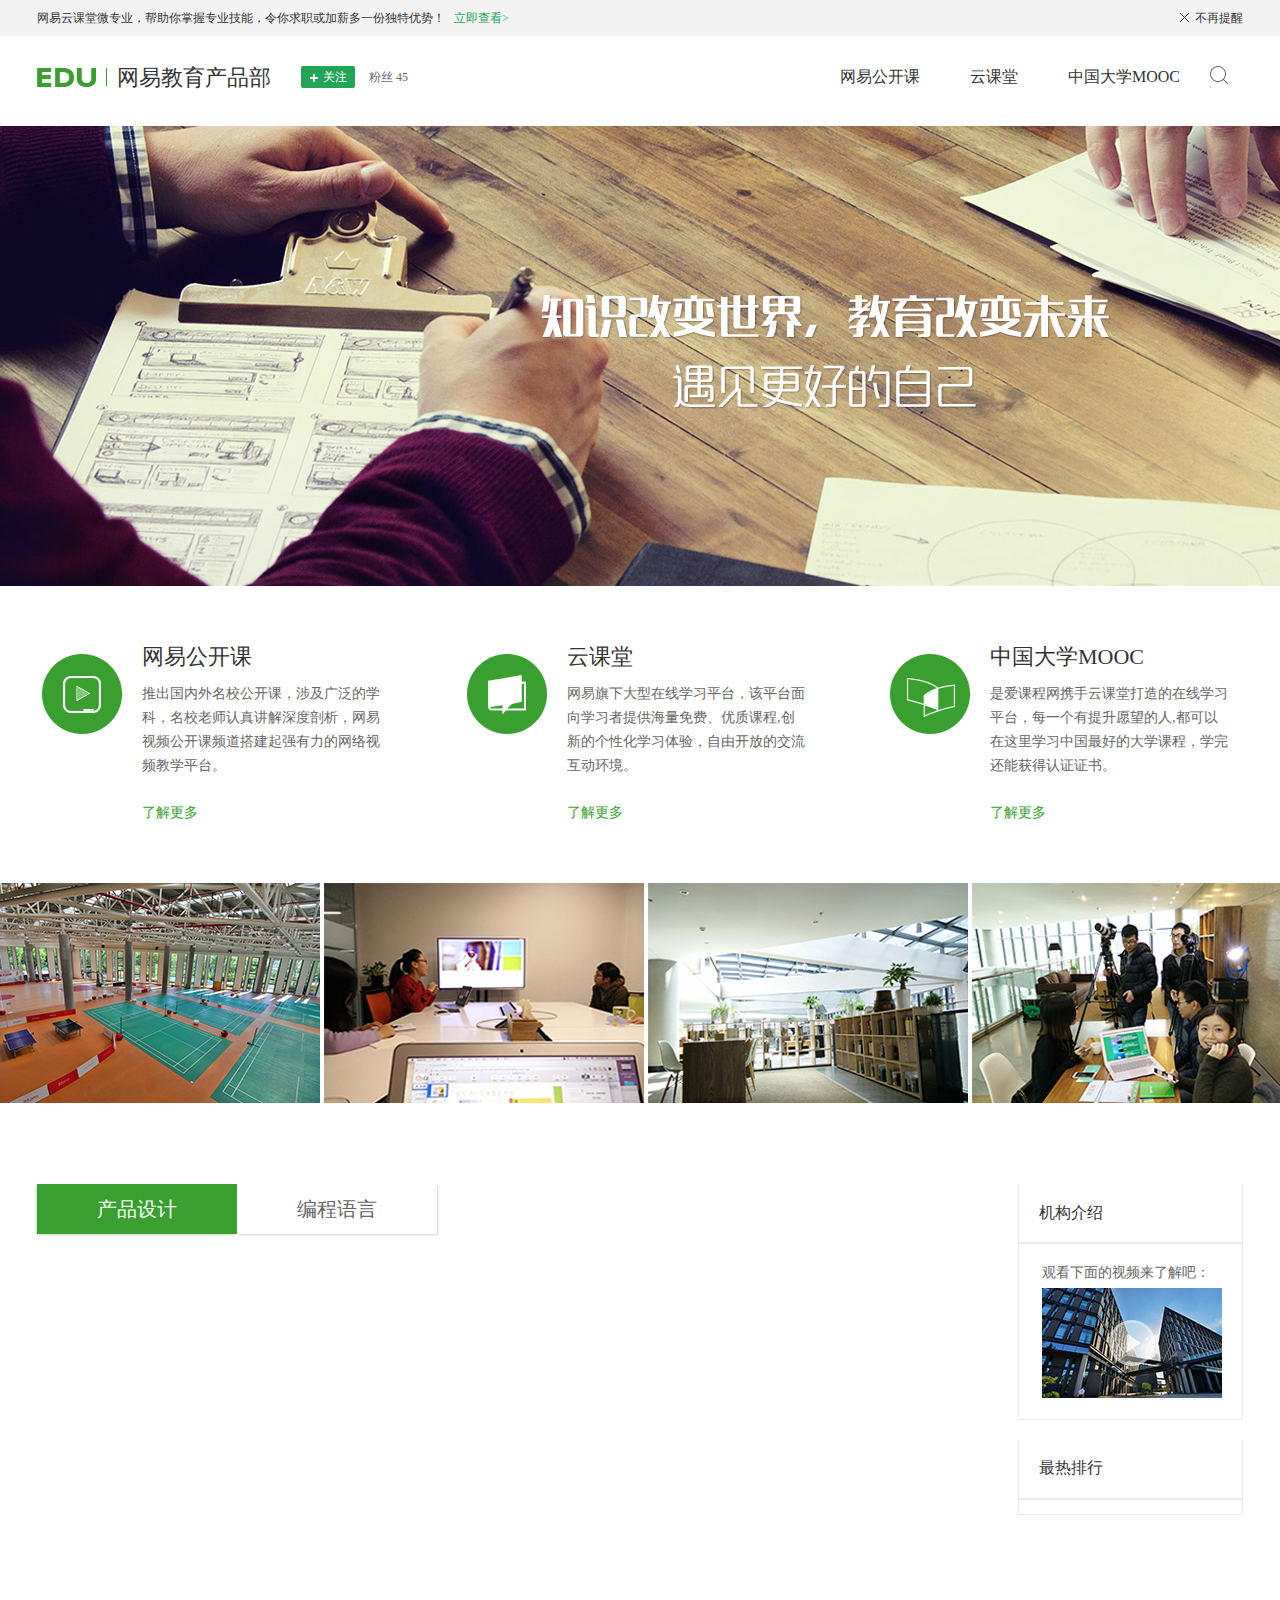
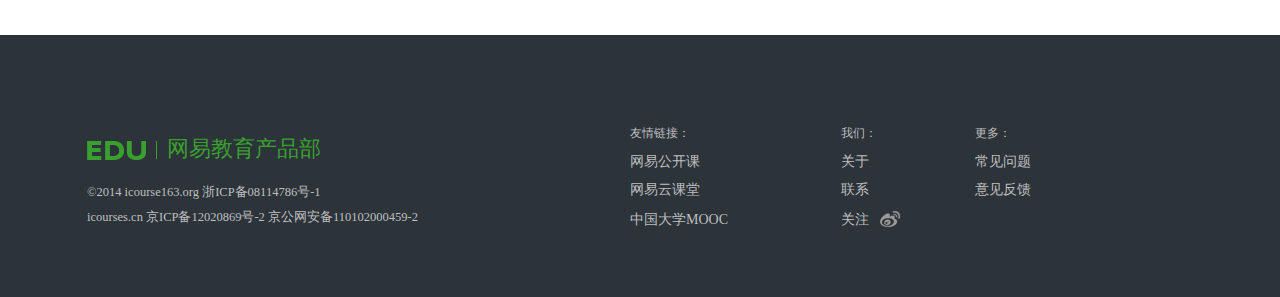
==== index.html @ 7ec3acdb "9.14v1.1" ====
<!DOCTYPE html>
<html>
<head>
  <meta charset="utf-8">
  <title>网易教育产品部</title>
  <meta name="Keywords" content="网易教育产品部、网易、网易公开课、网易云课堂、中国大学MOOC、优质课程、智能问答、趣味实践、随心笔记、教育、计算机开发、交互视觉设计、视频教程、交流互动、免费、名师、实用、培训">
  <meta name="description" content="网易教育产品部结合网易公开课、网易云课堂以及中国大学MOOC向广大互联网学习爱好者提供一个优秀的学习平台">
  <link rel="stylesheet" type="text/css" href="./stylesheets/reset.css">
  <link rel="stylesheet" type="text/css" href="./stylesheets/edu.css">
</head>
<body>
<!-- 顶部通知条 -->
<div id="g-note">
  <div class="m-note">
    <div class="m-note-content">
      <p>网易云课堂微专业，帮助你掌握专业技能，令你求职或加薪多一份独特优势！<a href="http://study.163.com/" target="_blank" rel="nofollow" title="网易云课堂">立即查看></a></p>
    </div>
    <div class="m-note-close" id="m-note-close">
      <span class="closelog"></span><span>不再提醒</span>
    </div>
  </div>  
</div>
<!-- /顶部通知条 -->
<!-- 头部信息 -->
<div id="g-head">
  <div class="m-header">
    <div>
      <h1><span></span>网易教育产品部</h1><em class="m-head-login"><span></span>关注</em><span class="m-head-fan">粉丝 45</span>
    </div>
    <!-- 头部导航 -->
    <div class="m-head-nav">
      <ul>
        <li class="m-head-nav1">
          <a href="http://open.163.com/" target="_blank" rel="nofollow" title="网易公开课">网易公开课</a>
        </li>
        <li class="m-head-nav2">
          <a href="http://study.163.com/" target="_blank" rel="nofollow" title="网易云课堂">云课堂</a>  
        </li>
        <li class="m-head-nav3">
          <a href="http://www.icourse163.org/" target="_blank" rel="nofollow" title="中国大学MOOC">中国大学MOOC</a>
        </li>
        <li class="search"></li>
      </ul> 
    </div>
    <!-- /头部导航 -->
  </div>
</div>
<!-- /头部信息 -->
<!-- banner区 -->
<div id="g-banner">
  <span></span><span></span><span></span>
</div>
<!-- /banner区 -->
<!-- 简介及生活展示区 -->
<div id="g-info">
  <ul>
    <li class="m-info-l1">
      <span class="m-info log1"></span>
      <div class="m-info-content">
        <h1>网易公开课</h1>
        <p>推出国内外名校公开课，涉及广泛的学科，名校老师认真讲解深度剖析，网易视频公开课频道搭建起强有力的网络视频教学平台。</p><a href="http://open.163.com/" target="_blank" rel="nofollow" title="网易公开课">了解更多</a>
      </div>
    </li>
    <li class="m-info-l2">
      <span class="m-info log2"></span>
      <div class="m-info-content">
        <h1>云课堂</h1>
        <p>网易旗下大型在线学习平台，该平台面向学习者提供海量免费、优质课程,创新的个性化学习体验，自由开放的交流互动环境。</p><a href="http://study.163.com/" target="_blank" rel="nofollow" title="云课堂">了解更多</a>
      </div>
    </li>
    <li class="m-info-l3">
      <span class="m-info log3"></span>
      <div class="m-info-content">
        <h1>中国大学MOOC</h1>
        <p>是爱课程网携手云课堂打造的在线学习平台，每一个有提升愿望的人,都可以在这里学习中国最好的大学课程，学完还能获得认证证书。</p><a href="http://www.icourse163.org/" target="_blank" rel="nofollow" title="中国大学MOOC">了解更多</a>
      </div>
    </li>
  </ul> 
</div>
<div id="g-life">
  <ul>
    <li><img src="./images/gzhj01.jpg" alt="gzhj01"></li>
    <li><img src="./images/gzhj02.jpg" alt="gzhj02"></li>
    <li><img src="./images/gzhj03.jpg" alt="gzhj03"></li>
    <li><img src="./images/gzhj04.jpg" alt="gzhj04"></li>
    <li class="m-life-l5"><img src="./images/gzhj05.jpg" alt="gzhj05"></li>
  </ul>
</div>
<!-- /简介及生活展示区 -->
<!-- 内容区 -->
<div id="g-content">
  <div class="m-content">
    <div class="m-content-header">
      <h1 class="m-content-des">产品设计</h1><h1 class="m-content-lan">编程语言</h1>
    </div>
    <!-- 详细课程内容 -->
    <div>
      <ul>
        <li>
          <img src="" alt="">
          <h2></h2>
          <strong></strong>
          <span></span>
          <em></em>
        </li>
      </ul>
    </div>
    <!-- /详细课程内容 -->
    <!-- 翻页器 -->
    <div>
      <span></span>
      <a href=""></a>
      <span></span>
    </div>
    <!-- /翻页器 -->
  </div>
  <div class="m-content-aside">
    <div>
      <h1>机构介绍</h1>
      <div class="m-content-video">
        <p>观看下面的视频来了解吧：</p>
        <img src="./images/video.jpg" alt="video">
      </div>
    </div>
    <div class="m-content-hot">
      <h1>最热排行</h1>
      <!-- 实时排行 -->
      <div>
        <ol>
          <li>
            <img src="" alt="">
            <h2></h2>
            <span></span>
          </li>
        </ol>
      </div>
      <!-- /实时排行 -->
    </div>
  </div>
</div>
<div class="clearfix"></div>
<!-- /内容区 -->
<!-- 底部信息 -->
<div id="g-foot">
  <div class="m-foot">
    <div>
      <h1><span></span>网易教育产品部</h1>
      <p>©2014 icourse163.org 浙ICP备08114786号-1<br>icourses.cn 京ICP备12020869号-2 京公网安备110102000459-2</p>
    </div>
    <!-- 此处table仅用作布局 -->
    <table>
      <thead>
        <tr><th><h3>友情链接：</h3></th><th><h3>我们：</h3></th>
        <th><h3>更多：</h3></th></tr>
      </thead>
      <tbody>
        <tr>
          <td><a href="http://open.163.com/" target="_blank" rel="nofollow" title="网易公开课">网易公开课</a></td>
          <td><a href="" title="关于我们">关于</a></td>
          <td><a href="" title="常见问题"><a>常见问题</a></td>
        </tr>
        <tr>
          <td><a href="http://study.163.com/" target="_blank" rel="nofollow" title="网易云课堂">网易云课堂</a></td>
          <td><a href="" title="联系我们">联系</a></td>
          <td><a href="" title="意见反馈">意见反馈</a></td>
        </tr>
        <tr>
          <td><a href="http://www.icourse163.org/" target="_blank" rel="nofollow" title="中国大学MOOC">中国大学MOOC</a></td>
          <td><a href="" title="关注我们">关注</a><span class="m-foot-log"></span></td>
        </tr>
      </tbody>
    </table>
  </div>
</div>
<!-- /底部信息 -->
<script type="text/javascript" src="./js/edu.js"></script>
</body>
</html>
---- stylesheets/edu.css ----
/* 主体居中设置 */
body{
	/*overflow-x: hidden;*/
}
#g-note,#g-head,#g-content,#g-foot{
	text-align: center;
}
#g-info ul{
	display: table;
	width: 1206px;
	margin: 0 auto;
}
/* /主体居中及各区域浮动设置 */
/* 顶部通知条 */
#g-note .m-note-content,#g-note .m-note-close{
	display: inline-block;
}
#g-note .m-note{
	width: 1206px;
	margin: 0 auto;
}
#g-note .m-note-content{
	float: left;
}
#g-note .m-note-close{
	float: right;
	cursor: pointer;
}
#g-note{
	height: 36px;
	font: 12px/36px "微软雅黑";
	vertical-align: center;
	color: #333;
	background-color: #f3f3f3;
}
.m-note-content a{
	margin-left: 9px;
	color: #21a557;
}
.m-note-close .closelog{
	display: inline-block;
	margin-right: 6px;
	width: 9px;
	height: 9px;
	background: url(../images/sprites.png) -60px -260px;
}
.closenote{
	display:none;
}
/* /顶部通知条 */
/* 头部信息 */
#g-head .m-header,#g-head .m-header div h1,#g-head .m-header div span,#g-head .m-header div em,#g-head .m-head-nav ul li{
	display: inline-block;
}
#g-head{
	height: 90px;
}
#g-head .m-header{
	width: 1206px;
	margin: 30px auto 38px;
}
#g-head .m-header div{
	float: left;
}
#g-head .m-header .m-head-nav{
	float: right;
}
#g-head .m-header div h1{
	font: 22px/22px "微软雅黑"; 
	color: #333;
}
#g-head .m-header div h1 span{
	width: 80px;
	height: 22px;
	vertical-align: text-bottom;
	background: url(../images/sprites.png) 0 -300px no-repeat;
}
#g-head .m-head-login{
	width: 54px;
	height: 22px;
	margin-left: 30px;
	font: 12px/22px "宋体";
	vertical-align: text-bottom;
	text-align: center;
	color: #fff;
	background-color: #21a557;
	border-radius: 2px;
}
#g-head .m-head-login:hover{
	background-color: #2fb556;
}
#g-head .m-head-login span{
	width: 8px;
	height: 8px;
	margin-right: 5px;
	vertical-align: middle;
	background: url(../images/sprites.png) -60px -240px no-repeat;
}
#g-head .m-head-fan{
	height: 22px;
	margin-left: 14px;
	font: 12px/22px "宋体";
	vertical-align: text-bottom;
	color: #666;
}
/* 头部导航 */
#g-head .m-head-nav ul{
	font-size: 0;
}
#g-head .m-head-nav ul>li{
	height: 22px;
	font: 16px/22px "微软雅黑";
	vertical-align: text-bottom;
}
#g-head .m-head-nav ul li a:hover{
	color: #39a030;
}
#g-head .search{
	width: 18px;
	height: 18px;
	margin-right: 15px;
	background: url(../images/sprites.png) 0px -240px no-repeat;
}
#g-head .search:hover{
	cursor:  pointer;
	background: url(../images/sprites.png) -20px -260px no-repeat;
}
#g-head .m-head-nav1,#g-head .m-head-nav2{
	margin-right: 50px;
}
#g-head .m-head-nav3{
	margin-right: 30px;
}
/* /头部导航 */
/* /头部信息 */
/* banner区 */
#g-banner{
	width: 1652px;
	height: 460px;
	line-height: 0;
	background: url(../images/banner1.jpg) 50% 50%;
}
/* /banner区 */
/* 简介 */
#g-info{
	line-height: 0;
}
#g-info ul{
	font-size: 0;
}
#g-info ul li{
	display: inline-block;
	position: relative;
	width: 341px;
	height: 177px;
	margin: 60px auto;
}
#g-info .m-info-l1{
	margin-left: 5px;
}
#g-info .m-info-l2{
	margin-left: 84px;
}
#g-info .m-info-l3{
	margin-left: 82px;
}
#g-info .m-info{
	display: inline-block;
	position: absolute;
	top: 8px;
	width: 80px;
	height: 80px;
}
#g-info .log1{
	background: url(../images/sprites.png) no-repeat;
}
#g-info .log2{
	background: url(../images/sprites.png) 0 -80px no-repeat;
}
#g-info .log3{
	background: url(../images/sprites.png) 0 -160px no-repeat;
}
#g-info .m-info-content{
	display: inline-block;
	position: absolute;
	left: 100px;
	width: 240px;
	height: 177px;
}
#g-info ul h1{
	display: inline-block;
	font: 22px/22px "微软雅黑";
	color: #333;
}
#g-info ul p{
	display: inline-block;
	padding: 14px 0 28px 0;
	font: 14px/24px "微软雅黑";
	color: #666;
}
#g-info ul a{
	display: inline-block;
	font: 14px/14px "微软雅黑";
	color: #39a030;
}
#g-info ul a:hover{
	text-decoration: underline;
}
/* /简介 */
/* 生活展示区 */
#g-life{
	font-size: 0;
	width: 1616px;
	overflow: hidden;
}
#g-life ul li{
	display: inline-block;
	margin-right: 4px;
}
#g-life .m-life-l5{
	margin-right: 0;
}
/* /生活展示区 */
/* 内容区 */
#g-content{
	display: table;
	width: 1206px;
	margin: 81px auto 120px;
}
/* 清除浮动 */
.clearfix{
	content: '.';
	display: block;
	clear: both;height: 0;
	overflow: hidden;
	visibility: hidden;
}
.clearfix{
	zoom: 1;
}
/* /清除浮动 */
#g-content>div{
	display: inline-block;
	float: left;
}
#g-content>.m-content-aside{
	display: inline-block;
	float: right;
}
#g-content .m-content-header h1{
	display: inline-block;
	width: 200px;
	height: 50px;
	font: 20px/50px "微软雅黑";
	text-align: center;
	vertical-align: middle;
}
#g-content .m-content-header .m-content-des{
	color: #fff;
	background-color: #39a030;
	box-shadow: -1px 1px 2px 0px #d4d3d3;
}
#g-content .m-content-header .m-content-lan{
	color: #666;
	background-color: #fff;
	box-shadow: 1px 1px 2px 0px #d4d3d3;
}
/* 右边栏 */
#g-content .m-content-aside h1{
	width: 223px;
	height: 58px;
	border-width:0 1px 1px 1px;
	border-style: solid;
	border-color: #ecebeb;
	font: 16px/58px "微软雅黑";
	text-align: left;
	vertical-align: middle;
	text-indent: 20px;
	color: #333;
}
#g-content .m-content-aside .m-content-video{
	position: relative;
	height: 175px;
	border:1px solid #ecebeb;
}
#g-content .m-content-aside .m-content-video p{
	position: absolute;
	top: 22px;
	left: 23px;
	height: 14px;
	font: 14px/14px "微软雅黑";
	text-align: left;
	vertical-align: middle;
	color: #666;
}
#g-content .m-content-aside .m-content-video img{
	position: absolute;
	top: 44px;
	left: 23px;
}
#g-content .m-content-aside .m-content-hot h1{
	margin-top: 20px;
	font: 16px/55px "微软雅黑";
	color: #333;
}
#g-content .m-content-aside .m-content-hot div{
	border:1px solid #ecebeb;
}
/* /右边栏 */
/* /内容区 */
/* 底部信息 */
#g-foot{
	height: 262px;
	background-color: #2c3339;
}
#g-foot .m-foot{
	display: inline-block;
	position: relative;
	width: 1206px;
	color: #fff;
}
#g-foot div h1, #g-foot div h1 span{
	display: inline-block;
}
#g-foot div h1{
	position: absolute;
	top: 92px;
	left: 50px;
}
#g-foot div p{
	position: absolute;
	top: 134px;
	left: 50px;
	font: 12.5px/25px "微软雅黑";
	text-align: left;
	color: #bebfc0;
}
#g-foot div h1 span{
	width: 80px;
	height: 22px;
	vertical-align: text-bottom;
	background: url(../images/sprites.png) 0 -320px no-repeat;
}
#g-foot div h1{
	font: 22px/22px "微软雅黑"; 
	color: #39a030;
}
#g-foot table{
	position: absolute;
	top: 81px;
	left: 593px;
	text-align: left;
}
#g-foot table tr{
	vertical-align: super;
}
#g-foot table thead{
	font: 12px/12px "微软雅黑"; 
	color: #bebfc0;
}

#g-foot table tbody tr a{
	font: 14px/14px "微软雅黑"; 
	color: #bebfc0;
}
#g-foot table tbody tr a:hover{
	text-decoration: underline;
}
#g-foot table thead tr th{
	width: 211px;
}
#g-foot table thead tr th+th{
	width: 134px;
}
#g-foot table tr{
	height: 28px;
}
.m-foot-log{
	display: inline-block;
	width: 20px;
	height: 16px;
	margin-left: 11px;
	vertical-align: text-bottom;
	background: url(../images/sprites.png) 0 -280px;
}
/* /底部信息 */
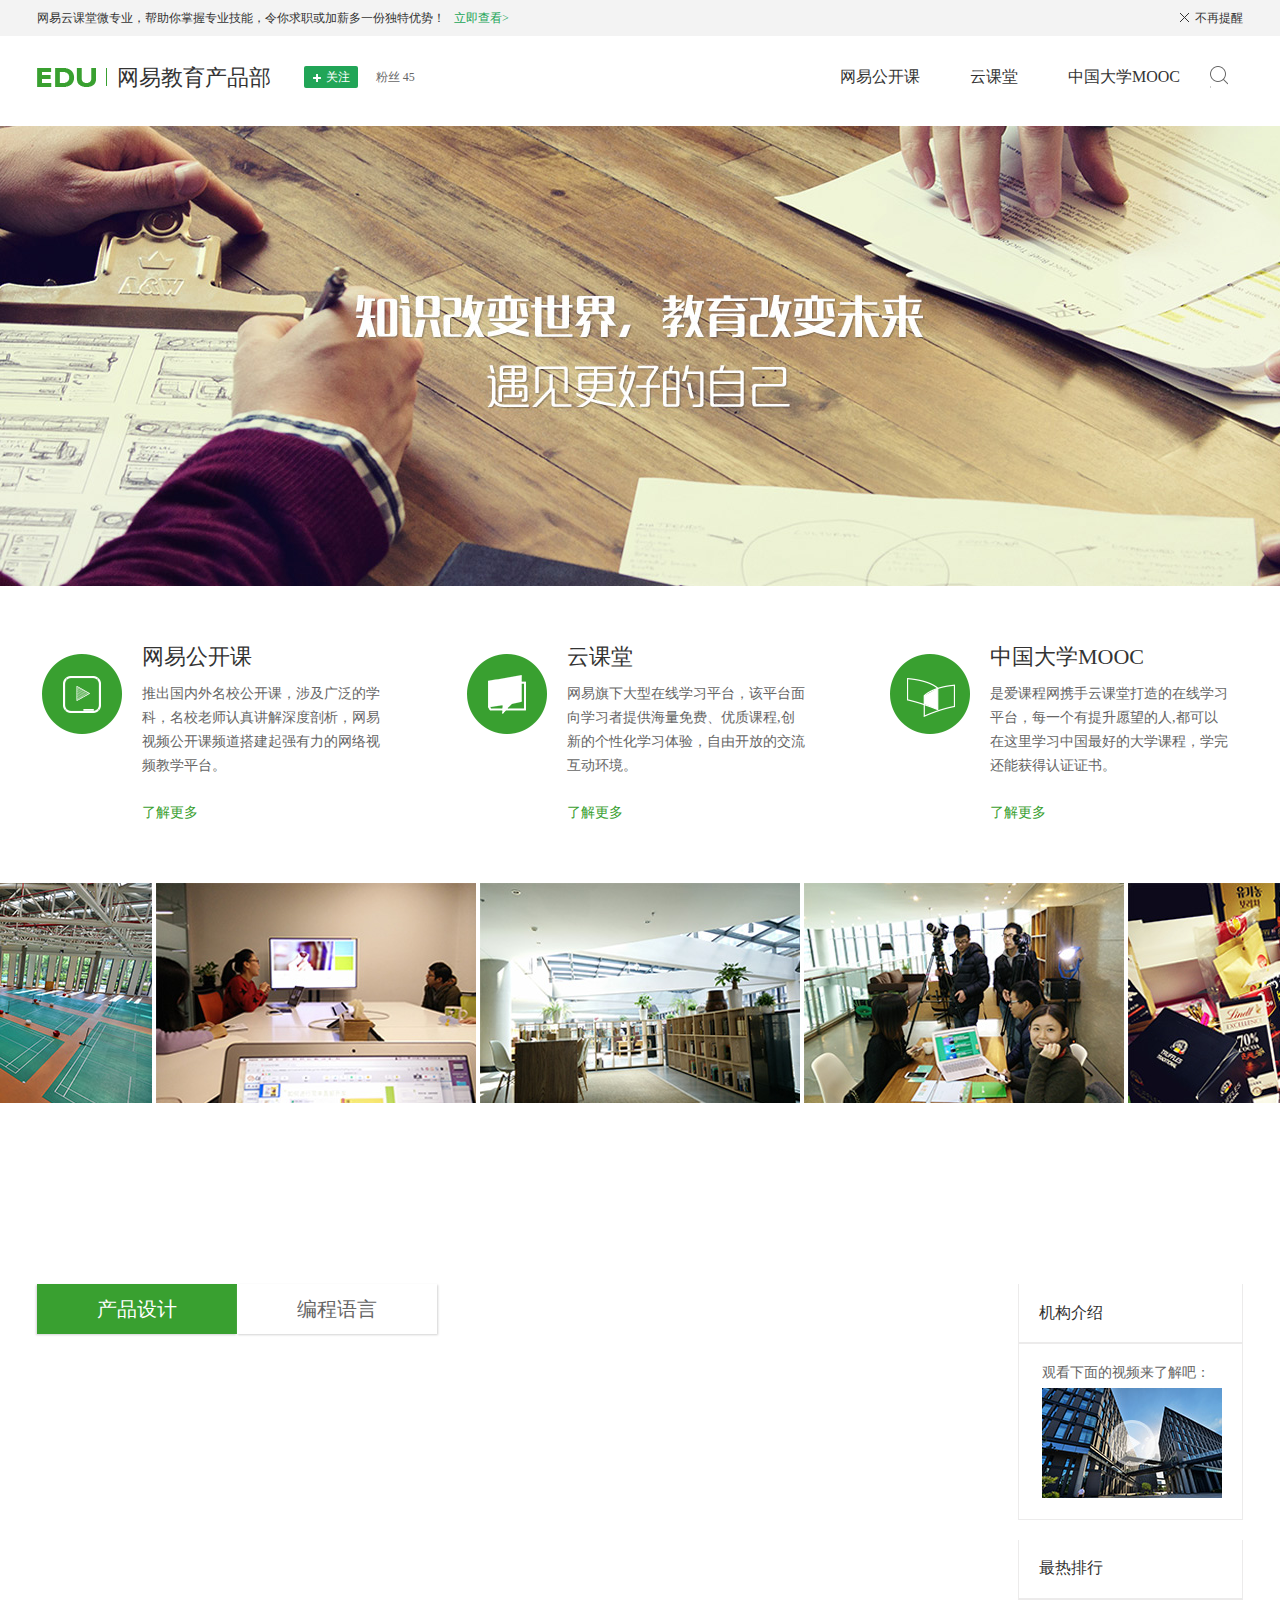
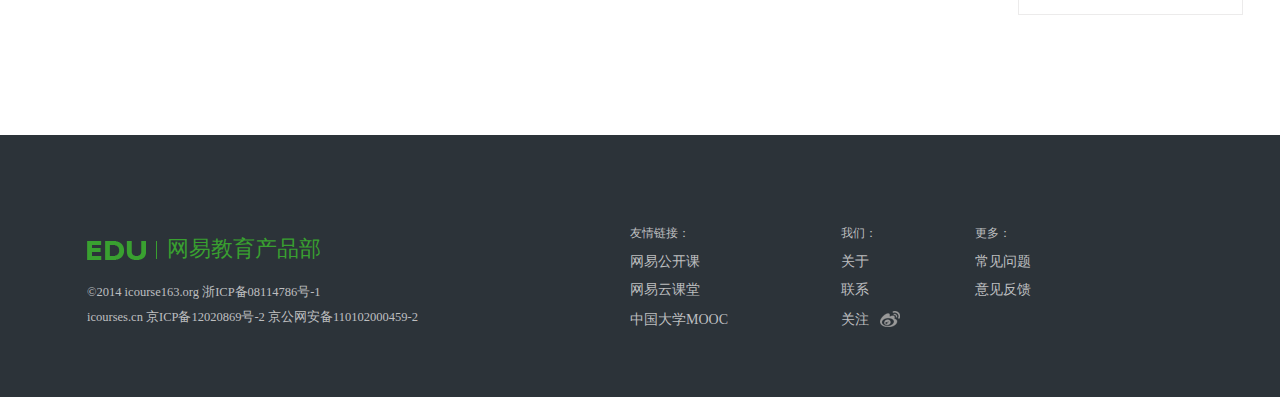
==== commit a3aa0380: "9.15-v1.0" ====
--- a/index.html
+++ b/index.html
@@ -1,178 +1,201 @@
 <!DOCTYPE html>
 <html>
 <head>
-  <meta charset="utf-8">
-  <title>网易教育产品部</title>
-  <meta name="Keywords" content="网易教育产品部、网易、网易公开课、网易云课堂、中国大学MOOC、优质课程、智能问答、趣味实践、随心笔记、教育、计算机开发、交互视觉设计、视频教程、交流互动、免费、名师、实用、培训">
-  <meta name="description" content="网易教育产品部结合网易公开课、网易云课堂以及中国大学MOOC向广大互联网学习爱好者提供一个优秀的学习平台">
-  <link rel="stylesheet" type="text/css" href="./stylesheets/reset.css">
-  <link rel="stylesheet" type="text/css" href="./stylesheets/edu.css">
+    <meta charset="utf-8">
+    <title>网易教育产品部</title>
+    <meta name="Keywords" content="网易教育产品部、网易、网易公开课、网易云课堂、中国大学MOOC、优质课程、智能问答、趣味实践、随心笔记、教育、计算机开发、交互视觉设计、视频教程、交流互动、免费、名师、实用、培训">
+    <meta name="description" content="网易教育产品部结合网易公开课、网易云课堂以及中国大学MOOC向广大互联网学习爱好者提供一个优秀的学习平台">
+    <link rel="stylesheet" type="text/css" href="./stylesheets/reset.css">
+    <link rel="stylesheet" type="text/css" href="./stylesheets/edu.css">
 </head>
 <body>
 <!-- 顶部通知条 -->
 <div id="g-note">
-  <div class="m-note">
-    <div class="m-note-content">
-      <p>网易云课堂微专业，帮助你掌握专业技能，令你求职或加薪多一份独特优势！<a href="http://study.163.com/" target="_blank" rel="nofollow" title="网易云课堂">立即查看></a></p>
-    </div>
-    <div class="m-note-close" id="m-note-close">
-      <span class="closelog"></span><span>不再提醒</span>
-    </div>
-  </div>  
+    <div class="m-note">
+        <div class="m-note-content">
+            <p>网易云课堂微专业，帮助你掌握专业技能，令你求职或加薪多一份独特优势！<a href="http://study.163.com/" target="_blank" rel="nofollow" title="网易云课堂">立即查看></a></p>
+        </div>
+        <div class="m-note-close" id="m-note-close">
+            <span class="closelog"></span><span>不再提醒</span>
+        </div>
+    </div>
 </div>
 <!-- /顶部通知条 -->
 <!-- 头部信息 -->
 <div id="g-head">
-  <div class="m-header">
+    <div class="m-header">
+        <div>
+            <h1><span></span>网易教育产品部</h1>
+            <em class="m-head-login" id="m-head-login"><span></span>关注</em>
+            <span class="m-head-fan">粉丝 45</span>
+        </div>
+        <!-- 头部导航 -->
+        <div class="m-head-nav">
+            <ul>
+                <li class="m-head-nav1">
+                    <a href="http://open.163.com/" target="_blank" rel="nofollow" title="网易公开课">网易公开课</a>
+                </li>
+                <li class="m-head-nav2">
+                    <a href="http://study.163.com/" target="_blank" rel="nofollow" title="网易云课堂">云课堂</a>
+                </li>
+                <li class="m-head-nav3">
+                    <a href="http://www.icourse163.org/" target="_blank" rel="nofollow" title="中国大学MOOC">中国大学MOOC</a>
+                </li>
+                <li class="search"></li>
+            </ul>
+        </div>
+        <!-- /头部导航 -->
+    </div>
+    <!-- 登录 -->
     <div>
-      <h1><span></span>网易教育产品部</h1><em class="m-head-login"><span></span>关注</em><span class="m-head-fan">粉丝 45</span>
-    </div>
-    <!-- 头部导航 -->
-    <div class="m-head-nav">
-      <ul>
-        <li class="m-head-nav1">
-          <a href="http://open.163.com/" target="_blank" rel="nofollow" title="网易公开课">网易公开课</a>
-        </li>
-        <li class="m-head-nav2">
-          <a href="http://study.163.com/" target="_blank" rel="nofollow" title="网易云课堂">云课堂</a>  
-        </li>
-        <li class="m-head-nav3">
-          <a href="http://www.icourse163.org/" target="_blank" rel="nofollow" title="中国大学MOOC">中国大学MOOC</a>
-        </li>
-        <li class="search"></li>
-      </ul> 
-    </div>
-    <!-- /头部导航 -->
-  </div>
+        <form id="m-loginForm" action="/login">
+            <legend>登录网易云课堂</legend>
+            <fieldset>
+                <div>
+                    <input id="mobile" name="mobile" type="text">
+                </div>
+                <div>
+                    <input id="password" type="password" name="password">
+                </div>
+                <div>
+                    <button id="login">登　录</button>
+                </div>
+            </fieldset>
+        </form>
+    </div>
+    <!-- /登录 -->
 </div>
 <!-- /头部信息 -->
 <!-- banner区 -->
 <div id="g-banner">
-  <span></span><span></span><span></span>
+    <div class="m-banner">
+        <span></span><span></span><span></span>
+    </div>
 </div>
 <!-- /banner区 -->
 <!-- 简介及生活展示区 -->
 <div id="g-info">
-  <ul>
-    <li class="m-info-l1">
-      <span class="m-info log1"></span>
-      <div class="m-info-content">
-        <h1>网易公开课</h1>
-        <p>推出国内外名校公开课，涉及广泛的学科，名校老师认真讲解深度剖析，网易视频公开课频道搭建起强有力的网络视频教学平台。</p><a href="http://open.163.com/" target="_blank" rel="nofollow" title="网易公开课">了解更多</a>
-      </div>
-    </li>
-    <li class="m-info-l2">
-      <span class="m-info log2"></span>
-      <div class="m-info-content">
-        <h1>云课堂</h1>
-        <p>网易旗下大型在线学习平台，该平台面向学习者提供海量免费、优质课程,创新的个性化学习体验，自由开放的交流互动环境。</p><a href="http://study.163.com/" target="_blank" rel="nofollow" title="云课堂">了解更多</a>
-      </div>
-    </li>
-    <li class="m-info-l3">
-      <span class="m-info log3"></span>
-      <div class="m-info-content">
-        <h1>中国大学MOOC</h1>
-        <p>是爱课程网携手云课堂打造的在线学习平台，每一个有提升愿望的人,都可以在这里学习中国最好的大学课程，学完还能获得认证证书。</p><a href="http://www.icourse163.org/" target="_blank" rel="nofollow" title="中国大学MOOC">了解更多</a>
-      </div>
-    </li>
-  </ul> 
+    <ul>
+        <li class="m-info-l1">
+            <span class="m-info log1"></span>
+            <div class="m-info-content">
+                <h1>网易公开课</h1>
+                <p>推出国内外名校公开课，涉及广泛的学科，名校老师认真讲解深度剖析，网易视频公开课频道搭建起强有力的网络视频教学平台。</p><a href="http://open.163.com/" target="_blank" rel="nofollow" title="网易公开课">了解更多</a>
+            </div>
+        </li>
+        <li class="m-info-l2">
+            <span class="m-info log2"></span>
+            <div class="m-info-content">
+                <h1>云课堂</h1>
+                <p>网易旗下大型在线学习平台，该平台面向学习者提供海量免费、优质课程,创新的个性化学习体验，自由开放的交流互动环境。</p><a href="http://study.163.com/" target="_blank" rel="nofollow" title="云课堂">了解更多</a>
+            </div>
+        </li>
+        <li class="m-info-l3">
+            <span class="m-info log3"></span>
+            <div class="m-info-content">
+                <h1>中国大学MOOC</h1>
+                <p>是爱课程网携手云课堂打造的在线学习平台，每一个有提升愿望的人,都可以在这里学习中国最好的大学课程，学完还能获得认证证书。</p><a href="http://www.icourse163.org/" target="_blank" rel="nofollow" title="中国大学MOOC">了解更多</a>
+            </div>
+        </li>
+    </ul>
 </div>
 <div id="g-life">
-  <ul>
-    <li><img src="./images/gzhj01.jpg" alt="gzhj01"></li>
-    <li><img src="./images/gzhj02.jpg" alt="gzhj02"></li>
-    <li><img src="./images/gzhj03.jpg" alt="gzhj03"></li>
-    <li><img src="./images/gzhj04.jpg" alt="gzhj04"></li>
-    <li class="m-life-l5"><img src="./images/gzhj05.jpg" alt="gzhj05"></li>
-  </ul>
+    <ul>
+        <li><img src="./images/gzhj01.jpg" alt="gzhj01"></li>
+        <li><img src="./images/gzhj02.jpg" alt="gzhj02"></li>
+        <li><img src="./images/gzhj03.jpg" alt="gzhj03"></li>
+        <li><img src="./images/gzhj04.jpg" alt="gzhj04"></li>
+        <li class="m-life-l5"><img src="./images/gzhj05.jpg" alt="gzhj05"></li>
+    </ul>
 </div>
 <!-- /简介及生活展示区 -->
 <!-- 内容区 -->
 <div id="g-content">
-  <div class="m-content">
-    <div class="m-content-header">
-      <h1 class="m-content-des">产品设计</h1><h1 class="m-content-lan">编程语言</h1>
-    </div>
-    <!-- 详细课程内容 -->
-    <div>
-      <ul>
-        <li>
-          <img src="" alt="">
-          <h2></h2>
-          <strong></strong>
-          <span></span>
-          <em></em>
-        </li>
-      </ul>
-    </div>
-    <!-- /详细课程内容 -->
-    <!-- 翻页器 -->
-    <div>
-      <span></span>
-      <a href=""></a>
-      <span></span>
-    </div>
-    <!-- /翻页器 -->
-  </div>
-  <div class="m-content-aside">
-    <div>
-      <h1>机构介绍</h1>
-      <div class="m-content-video">
-        <p>观看下面的视频来了解吧：</p>
-        <img src="./images/video.jpg" alt="video">
-      </div>
-    </div>
-    <div class="m-content-hot">
-      <h1>最热排行</h1>
-      <!-- 实时排行 -->
-      <div>
-        <ol>
-          <li>
-            <img src="" alt="">
-            <h2></h2>
+    <div class="m-content">
+        <div class="m-content-header">
+            <h1 class="m-content-des">产品设计</h1><h1 class="m-content-lan">编程语言</h1>
+        </div>
+        <!-- 详细课程内容 -->
+        <div>
+            <ul>
+                <li>
+                    <img src="" alt="">
+                    <h2></h2>
+                    <strong></strong>
+                    <span></span>
+                    <em></em>
+                </li>
+            </ul>
+        </div>
+        <!-- /详细课程内容 -->
+        <!-- 翻页器 -->
+        <div>
             <span></span>
-          </li>
-        </ol>
-      </div>
-      <!-- /实时排行 -->
-    </div>
-  </div>
+            <a href=""></a>
+            <span></span>
+        </div>
+        <!-- /翻页器 -->
+    </div>
+    <div class="m-content-aside">
+        <div>
+            <h1>机构介绍</h1>
+            <div class="m-content-video">
+                <p>观看下面的视频来了解吧：</p>
+                <img src="./images/video.jpg" alt="video">
+            </div>
+        </div>
+        <div class="m-content-hot">
+            <h1>最热排行</h1>
+            <!-- 实时排行 -->
+            <div>
+                <ol>
+                    <li>
+                        <img src="" alt="">
+                        <h2></h2>
+                        <span></span>
+                    </li>
+                </ol>
+            </div>
+            <!-- /实时排行 -->
+        </div>
+    </div>
 </div>
 <div class="clearfix"></div>
 <!-- /内容区 -->
 <!-- 底部信息 -->
 <div id="g-foot">
-  <div class="m-foot">
-    <div>
-      <h1><span></span>网易教育产品部</h1>
-      <p>©2014 icourse163.org 浙ICP备08114786号-1<br>icourses.cn 京ICP备12020869号-2 京公网安备110102000459-2</p>
-    </div>
-    <!-- 此处table仅用作布局 -->
-    <table>
-      <thead>
-        <tr><th><h3>友情链接：</h3></th><th><h3>我们：</h3></th>
-        <th><h3>更多：</h3></th></tr>
-      </thead>
-      <tbody>
-        <tr>
-          <td><a href="http://open.163.com/" target="_blank" rel="nofollow" title="网易公开课">网易公开课</a></td>
-          <td><a href="" title="关于我们">关于</a></td>
-          <td><a href="" title="常见问题"><a>常见问题</a></td>
-        </tr>
-        <tr>
-          <td><a href="http://study.163.com/" target="_blank" rel="nofollow" title="网易云课堂">网易云课堂</a></td>
-          <td><a href="" title="联系我们">联系</a></td>
-          <td><a href="" title="意见反馈">意见反馈</a></td>
-        </tr>
-        <tr>
-          <td><a href="http://www.icourse163.org/" target="_blank" rel="nofollow" title="中国大学MOOC">中国大学MOOC</a></td>
-          <td><a href="" title="关注我们">关注</a><span class="m-foot-log"></span></td>
-        </tr>
-      </tbody>
-    </table>
-  </div>
+    <div class="m-foot">
+        <div>
+            <h1><span></span>网易教育产品部</h1>
+            <p>©2014 icourse163.org 浙ICP备08114786号-1<br>icourses.cn 京ICP备12020869号-2 京公网安备110102000459-2</p>
+        </div>
+        <!-- 此处table仅用作布局 -->
+        <table>
+            <thead>
+                <tr><th><h3>友情链接：</h3></th><th><h3>我们：</h3></th>
+                <th><h3>更多：</h3></th></tr>
+            </thead>
+            <tbody>
+                <tr>
+                    <td><a href="http://open.163.com/" target="_blank" rel="nofollow" title="网易公开课">网易公开课</a></td>
+                    <td><a href="" title="关于我们">关于</a></td>
+                    <td><a href="" title="常见问题"><a>常见问题</a></td>
+                </tr>
+                <tr>
+                    <td><a href="http://study.163.com/" target="_blank" rel="nofollow" title="网易云课堂">网易云课堂</a></td>
+                    <td><a href="" title="联系我们">联系</a></td>
+                    <td><a href="" title="意见反馈">意见反馈</a></td>
+                </tr>
+                <tr>
+                    <td><a href="http://www.icourse163.org/" target="_blank" rel="nofollow" title="中国大学MOOC">中国大学MOOC</a></td>
+                    <td><a href="" title="关注我们">关注</a><span class="m-foot-log"></span></td>
+                </tr>
+            </tbody>
+        </table>
+    </div>
 </div>
 <!-- /底部信息 -->
+<script type="text/javascript" src="./js/compatible.js"></script>
 <script type="text/javascript" src="./js/edu.js"></script>
 </body>
 </html>--- a/stylesheets/edu.css
+++ b/stylesheets/edu.css
@@ -1,7 +1,4 @@
 /* 主体居中设置 */
-body{
-	/*overflow-x: hidden;*/
-}
 #g-note,#g-head,#g-content,#g-foot{
 	text-align: center;
 }
@@ -28,7 +25,7 @@
 }
 #g-note{
 	height: 36px;
-	font: 12px/36px "微软雅黑";
+	font: 12px/36px "Microsoft YaHei","微软雅黑";
 	vertical-align: center;
 	color: #333;
 	background-color: #f3f3f3;
@@ -66,7 +63,7 @@
 	float: right;
 }
 #g-head .m-header div h1{
-	font: 22px/22px "微软雅黑"; 
+	font: 22px/22px "Microsoft YaHei","微软雅黑";
 	color: #333;
 }
 #g-head .m-header div h1 span{
@@ -79,12 +76,13 @@
 	width: 54px;
 	height: 22px;
 	margin-left: 30px;
-	font: 12px/22px "宋体";
+	font: 12px/22px "SimSun","宋体";
 	vertical-align: text-bottom;
 	text-align: center;
 	color: #fff;
 	background-color: #21a557;
 	border-radius: 2px;
+	cursor: pointer;
 }
 #g-head .m-head-login:hover{
 	background-color: #2fb556;
@@ -99,17 +97,22 @@
 #g-head .m-head-fan{
 	height: 22px;
 	margin-left: 14px;
-	font: 12px/22px "宋体";
+	font: 12px/22px "SimSun","宋体";
 	vertical-align: text-bottom;
 	color: #666;
 }
+/* 登录 */
+#m-loginForm{
+	display: 
+}
+/* /登录 */
 /* 头部导航 */
 #g-head .m-head-nav ul{
 	font-size: 0;
 }
 #g-head .m-head-nav ul>li{
 	height: 22px;
-	font: 16px/22px "微软雅黑";
+	font: 16px/22px "Microsoft YaHei","微软雅黑";
 	vertical-align: text-bottom;
 }
 #g-head .m-head-nav ul li a:hover{
@@ -135,8 +138,15 @@
 /* /头部信息 */
 /* banner区 */
 #g-banner{
+	position: relative;
+	height: 460px;
+}
+.m-banner{
+	position: absolute;
+	left: 50%;
 	width: 1652px;
 	height: 460px;
+	margin-left: -826px;
 	line-height: 0;
 	background: url(../images/banner1.jpg) 50% 50%;
 }
@@ -189,18 +199,18 @@
 }
 #g-info ul h1{
 	display: inline-block;
-	font: 22px/22px "微软雅黑";
+	font: 22px/22px "Microsoft YaHei","微软雅黑";
 	color: #333;
 }
 #g-info ul p{
 	display: inline-block;
 	padding: 14px 0 28px 0;
-	font: 14px/24px "微软雅黑";
+	font: 14px/24px "Microsoft YaHei","微软雅黑";
 	color: #666;
 }
 #g-info ul a{
 	display: inline-block;
-	font: 14px/14px "微软雅黑";
+	font: 14px/14px "Microsoft YaHei","微软雅黑";
 	color: #39a030;
 }
 #g-info ul a:hover{
@@ -210,8 +220,14 @@
 /* 生活展示区 */
 #g-life{
 	font-size: 0;
+	position: relative;
+	height: 320px;
+}
+#g-life ul{
+	position: absolute;
+	left: 50%;
 	width: 1616px;
-	overflow: hidden;
+	margin-left: -808px;
 }
 #g-life ul li{
 	display: inline-block;
@@ -251,7 +267,7 @@
 	display: inline-block;
 	width: 200px;
 	height: 50px;
-	font: 20px/50px "微软雅黑";
+	font: 20px/50px "Microsoft YaHei","微软雅黑";
 	text-align: center;
 	vertical-align: middle;
 }
@@ -272,7 +288,7 @@
 	border-width:0 1px 1px 1px;
 	border-style: solid;
 	border-color: #ecebeb;
-	font: 16px/58px "微软雅黑";
+	font: 16px/58px "Microsoft YaHei","微软雅黑";
 	text-align: left;
 	vertical-align: middle;
 	text-indent: 20px;
@@ -288,7 +304,7 @@
 	top: 22px;
 	left: 23px;
 	height: 14px;
-	font: 14px/14px "微软雅黑";
+	font: 14px/14px "Microsoft YaHei","微软雅黑";
 	text-align: left;
 	vertical-align: middle;
 	color: #666;
@@ -300,7 +316,7 @@
 }
 #g-content .m-content-aside .m-content-hot h1{
 	margin-top: 20px;
-	font: 16px/55px "微软雅黑";
+	font: 16px/55px "Microsoft YaHei","微软雅黑";
 	color: #333;
 }
 #g-content .m-content-aside .m-content-hot div{
@@ -331,7 +347,7 @@
 	position: absolute;
 	top: 134px;
 	left: 50px;
-	font: 12.5px/25px "微软雅黑";
+	font: 12.5px/25px "Microsoft YaHei","微软雅黑";
 	text-align: left;
 	color: #bebfc0;
 }
@@ -342,7 +358,7 @@
 	background: url(../images/sprites.png) 0 -320px no-repeat;
 }
 #g-foot div h1{
-	font: 22px/22px "微软雅黑"; 
+	font: 22px/22px "Microsoft YaHei","微软雅黑"; 
 	color: #39a030;
 }
 #g-foot table{
@@ -355,12 +371,12 @@
 	vertical-align: super;
 }
 #g-foot table thead{
-	font: 12px/12px "微软雅黑"; 
+	font: 12px/12px "Microsoft YaHei","微软雅黑"; 
 	color: #bebfc0;
 }
 
 #g-foot table tbody tr a{
-	font: 14px/14px "微软雅黑"; 
+	font: 14px/14px "Microsoft YaHei","微软雅黑"; 
 	color: #bebfc0;
 }
 #g-foot table tbody tr a:hover{
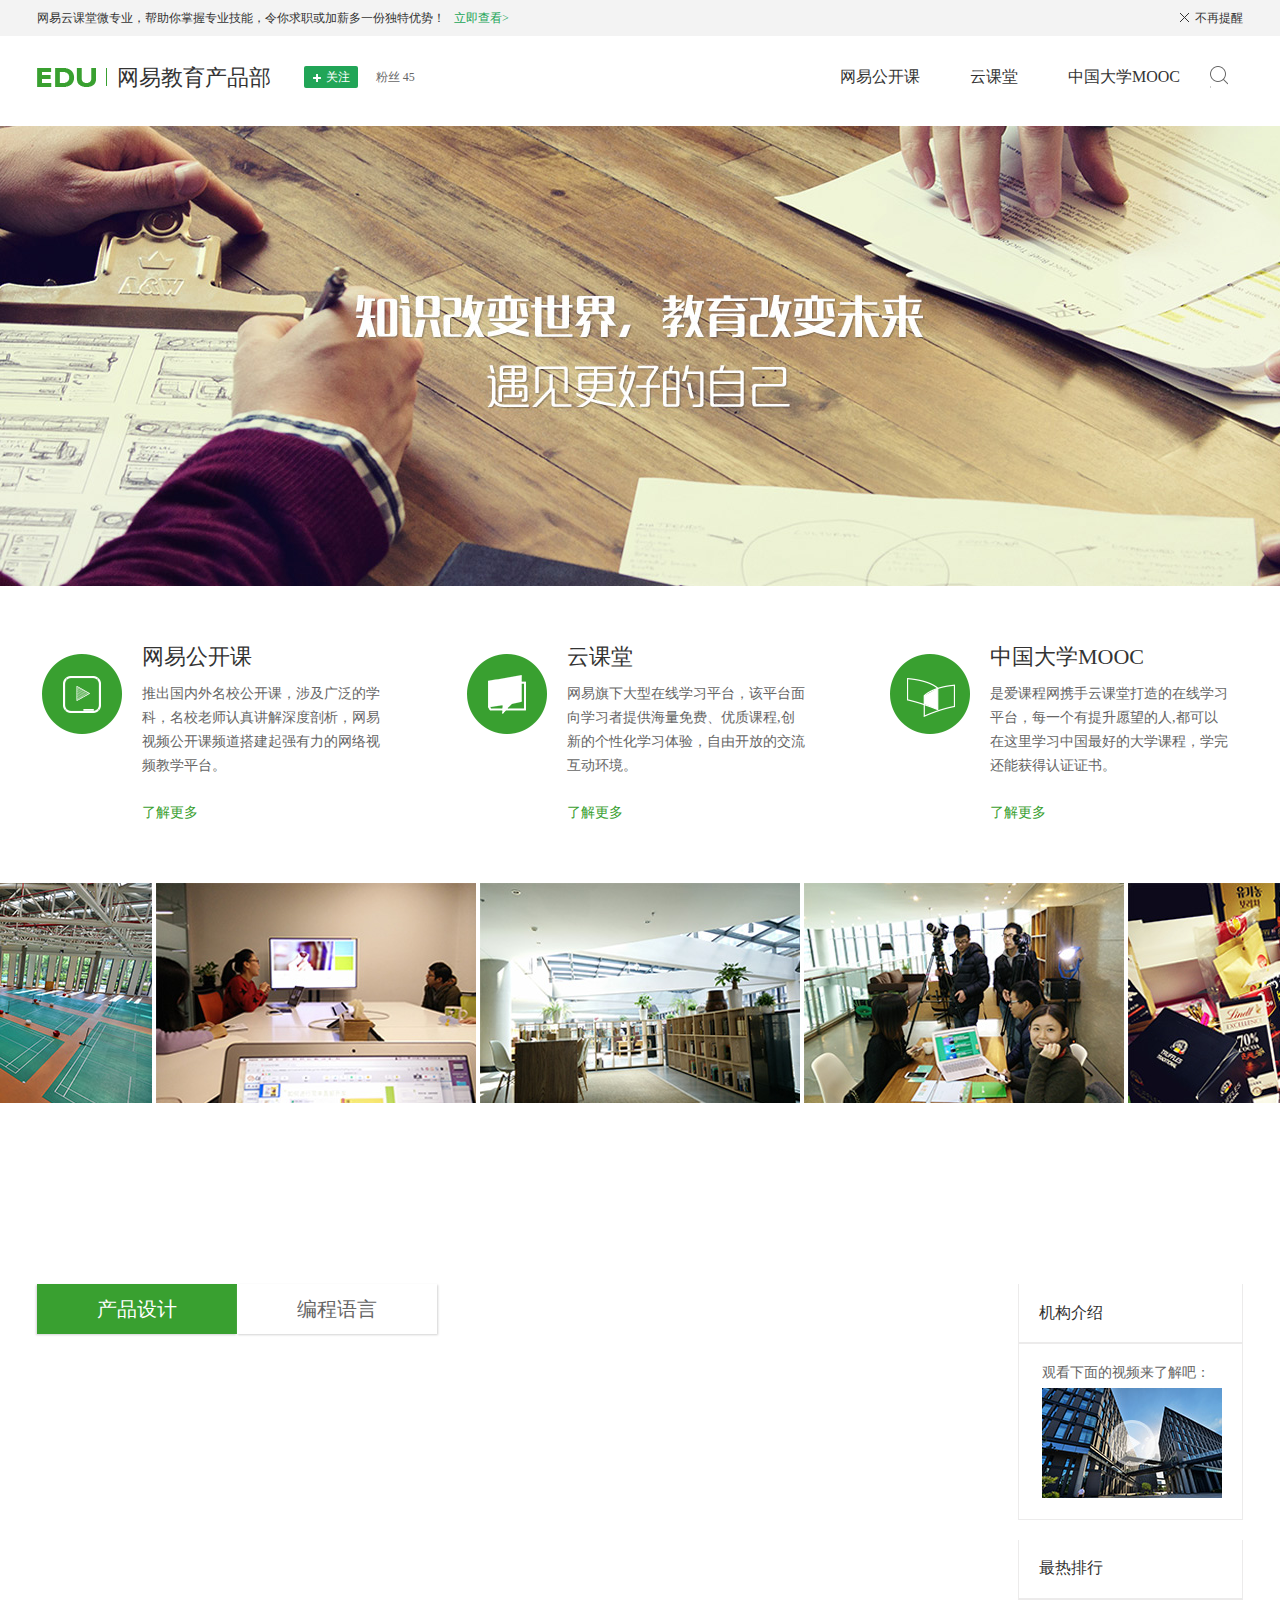
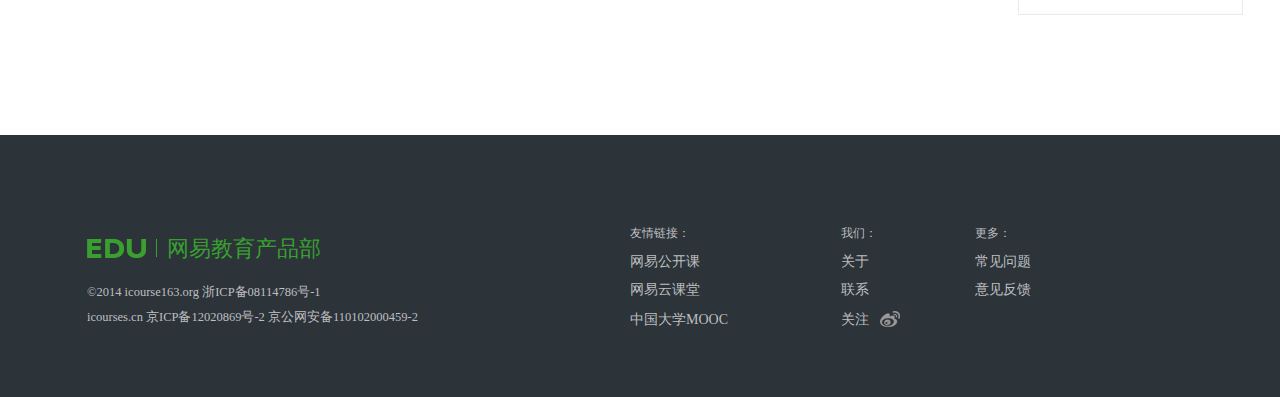
==== commit 9e70379a: "9.16展示v1.0" ====
--- a/index.html
+++ b/index.html
@@ -7,6 +7,7 @@
     <meta name="description" content="网易教育产品部结合网易公开课、网易云课堂以及中国大学MOOC向广大互联网学习爱好者提供一个优秀的学习平台">
     <link rel="stylesheet" type="text/css" href="./stylesheets/reset.css">
     <link rel="stylesheet" type="text/css" href="./stylesheets/edu.css">
+    <script type="text/javascript" src="./js/md5.js"></script>
 </head>
 <body>
 <!-- 顶部通知条 -->
@@ -27,6 +28,7 @@
         <div>
             <h1><span></span>网易教育产品部</h1>
             <em class="m-head-login" id="m-head-login"><span></span>关注</em>
+            <em class="m-head-loginok" id="m-head-loginok"><span class="m-loginok-log"></span>已关注 <span>|</span><strong class="m-head-loginno" id="m-head-loginno"> 取消</strong></em>
             <span class="m-head-fan">粉丝 45</span>
         </div>
         <!-- 头部导航 -->
@@ -47,22 +49,26 @@
         <!-- /头部导航 -->
     </div>
     <!-- 登录 -->
-    <div>
-        <form id="m-loginForm" action="/login">
+    <div id="g-loginForm">
+        <div id="m-close-login" class="m-close-login"></div>
+        <form id="m-loginForm" action="" name="loginForm">
             <legend>登录网易云课堂</legend>
             <fieldset>
-                <div>
-                    <input id="mobile" name="mobile" type="text">
+                <div class="m-acpa">
+                    <label for="m-account">账号</label>
+                    <input id="m-account" name="account" type="text">
+                </div>
+                <div class="m-acpa">
+                    <label for="m-password">密码</label>
+                    <input id="m-password" type="password" name="password">
                 </div>
                 <div>
-                    <input id="password" type="password" name="password">
-                </div>
-                <div>
-                    <button id="login">登　录</button>
+                    <button id="m-login-button" type="submit">登录</button>
                 </div>
             </fieldset>
         </form>
     </div>
+    <div id="g-mask"></div>
     <!-- /登录 -->
 </div>
 <!-- /头部信息 -->
--- a/stylesheets/edu.css
+++ b/stylesheets/edu.css
@@ -6,6 +6,12 @@
 	display: table;
 	width: 1206px;
 	margin: 0 auto;
+}
+.close{
+	display:none;
+}
+.show{
+	display:inline-block;
 }
 /* /主体居中及各区域浮动设置 */
 /* 顶部通知条 */
@@ -41,12 +47,9 @@
 	height: 9px;
 	background: url(../images/sprites.png) -60px -260px;
 }
-.closenote{
-	display:none;
-}
 /* /顶部通知条 */
 /* 头部信息 */
-#g-head .m-header,#g-head .m-header div h1,#g-head .m-header div span,#g-head .m-header div em,#g-head .m-head-nav ul li{
+#g-head .m-header,#g-head .m-header div h1,#g-head .m-header div span,#g-head .m-head-nav ul li{
 	display: inline-block;
 }
 #g-head{
@@ -72,7 +75,7 @@
 	vertical-align: text-bottom;
 	background: url(../images/sprites.png) 0 -300px no-repeat;
 }
-#g-head .m-head-login{
+#g-head #m-head-login{
 	width: 54px;
 	height: 22px;
 	margin-left: 30px;
@@ -84,10 +87,10 @@
 	border-radius: 2px;
 	cursor: pointer;
 }
-#g-head .m-head-login:hover{
+#g-head #m-head-login:hover{
 	background-color: #2fb556;
 }
-#g-head .m-head-login span{
+#g-head #m-head-login span{
 	width: 8px;
 	height: 8px;
 	margin-right: 5px;
@@ -101,9 +104,112 @@
 	vertical-align: text-bottom;
 	color: #666;
 }
+/* 已关注 */
+#g-head #m-head-loginok{
+	width: 106px;
+	height: 21px;
+	margin-left: 30px;
+	vertical-align: text-bottom;
+	text-align: center;
+	font: 12px/21px "SimSun","宋体";
+	color: #333;
+	border: 1px solid #efefef;
+}
+#g-head #m-head-loginok .m-loginok-log{
+	width: 11px;
+	height: 9px;
+	margin-right: 5px;
+	background: url(../images/sprites.png) -20px -240px no-repeat;
+}
+#g-head #m-head-loginok span{
+	color: #ccc;
+}
+#g-head #m-head-loginok strong{
+	cursor: pointer;
+	color: #999;
+}
+#g-head #m-head-loginok strong:hover{
+	color: #21a557;
+	text-decoration: underline;
+}
+/* /已关注 */
 /* 登录 */
+#g-loginForm{
+	position: fixed;
+	top: 50%;
+	left: 50%;
+	width: 387px;
+	height: 288px;
+	margin: -144px 0 0 -193.5px;
+	z-index: 199;
+	background-color: #fff;
+}
+#g-loginForm .m-close-login{
+	display: inline-block;
+	position: absolute;
+	top: 10px;
+	right: 8px;
+	width: 10px;
+	height: 10px;
+	background: url(../images/sprites.png) -40px -260px no-repeat;
+}
 #m-loginForm{
-	display: 
+	position: absolute;
+	top: 30px;
+	left: 40px;
+}
+#m-loginForm legend{
+	font: 18px/18px "Microsoft YaHei","微软雅黑";
+	color: #444;
+}
+#m-loginForm fieldset{
+	margin-top: 20px;
+}
+#m-loginForm fieldset .m-acpa{
+	position: relative;
+	width: 295px;
+	height: 45px;
+	margin-bottom: 15px;
+}
+#m-password,#m-account{
+	font: 16px/16px "Microsoft YaHei","微软雅黑";
+}
+#m-loginForm fieldset .m-acpa input{
+	width: 295px;
+	height: 45px;
+	border: 1px solid #dfdfdf;
+	background-color: #fafafa;
+	box-shadow: inset 0 1px 1px 0px #f1f1f1;
+}
+#m-loginForm fieldset .m-acpa label{
+	position: absolute;
+	top: 16px;
+	left: 12px;
+	z-index: 1;
+	font: 16px/16px "Microsoft YaHei","微软雅黑";
+	color: #ccc;
+}
+#m-loginForm #m-login-button{
+	width: 295px;
+	height: 48px;
+	margin-top: 14px;
+	font: 16px/16px "Microsoft YaHei","微软雅黑";
+	color: #fff;
+	background: url(../images/login.png);
+}
+#g-mask{
+	position: fixed;
+	top: 0;
+	right: 0;
+	bottom: 0;
+	left: 0;
+	width: 100%;
+	height: 100%;
+	background: rgba(50,50,50,0.8);
+	/* 兼容ie8透明度 */
+	background:#000000\9;
+	filter: progid:DXImageTransform.Microsoft.Alpha(opacity=80);
+	z-index: 99;
 }
 /* /登录 */
 /* 头部导航 */
@@ -355,7 +461,7 @@
 	width: 80px;
 	height: 22px;
 	vertical-align: text-bottom;
-	background: url(../images/sprites.png) 0 -320px no-repeat;
+	background: url(../images/sprites.png) 0 -330px no-repeat;
 }
 #g-foot div h1{
 	font: 22px/22px "Microsoft YaHei","微软雅黑"; 
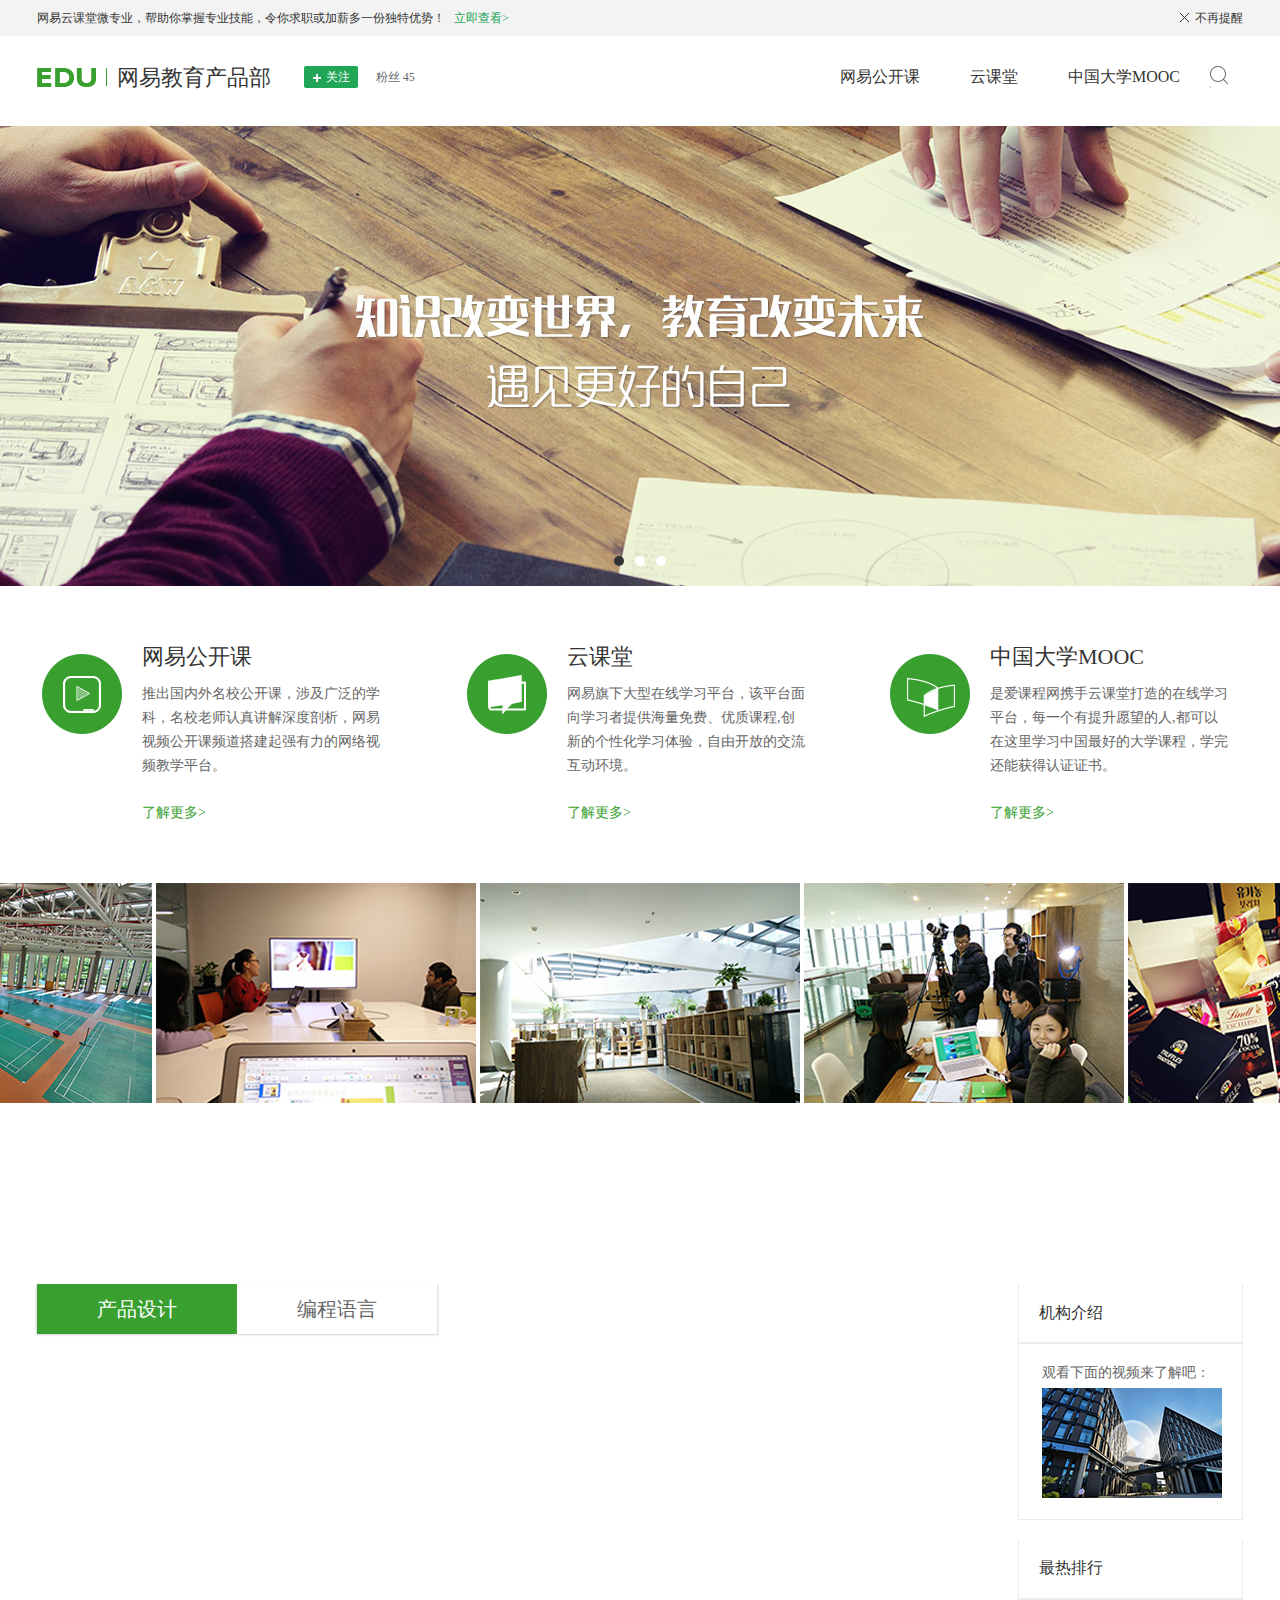
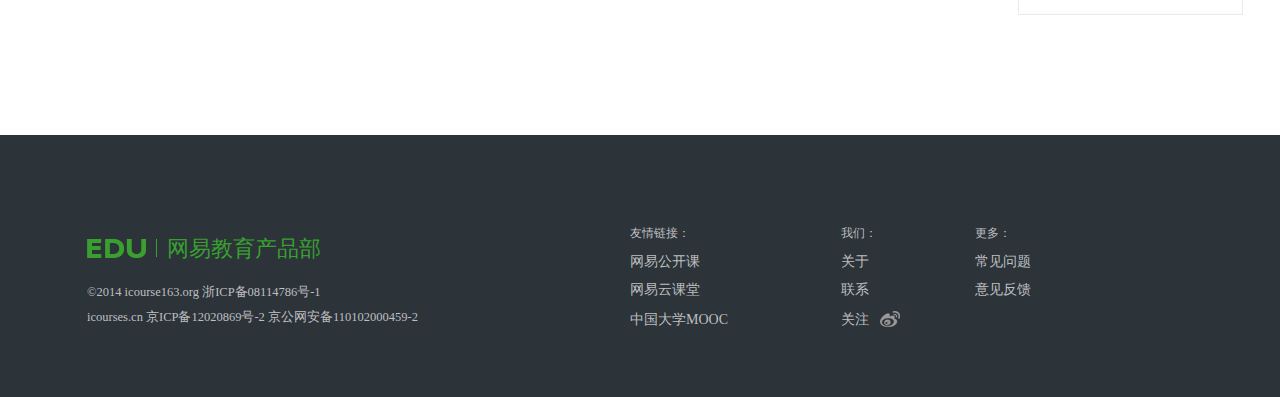
==== commit d57e9ef3: "9.18-v1.0" ====
--- a/index.html
+++ b/index.html
@@ -14,7 +14,7 @@
 <div id="g-note">
     <div class="m-note">
         <div class="m-note-content">
-            <p>网易云课堂微专业，帮助你掌握专业技能，令你求职或加薪多一份独特优势！<a href="http://study.163.com/" target="_blank" rel="nofollow" title="网易云课堂">立即查看></a></p>
+            <p>网易云课堂微专业，帮助你掌握专业技能，令你求职或加薪多一份独特优势！<a href="http://study.163.com/" target="_blank" rel="nofollow" title="网易云课堂">立即查看&gt;</a></p>
         </div>
         <div class="m-note-close" id="m-note-close">
             <span class="closelog"></span><span>不再提醒</span>
@@ -28,7 +28,7 @@
         <div>
             <h1><span></span>网易教育产品部</h1>
             <em class="m-head-login" id="m-head-login"><span></span>关注</em>
-            <em class="m-head-loginok" id="m-head-loginok"><span class="m-loginok-log"></span>已关注 <span>|</span><strong class="m-head-loginno" id="m-head-loginno"> 取消</strong></em>
+            <em class="m-head-loginok" id="m-head-loginok"><span class="m-loginok-log"></span>已关注 <span>|</span>&nbsp;<strong class="m-head-loginno" id="m-head-loginno">取消</strong></em>
             <span class="m-head-fan">粉丝 45</span>
         </div>
         <!-- 头部导航 -->
@@ -51,19 +51,20 @@
     <!-- 登录 -->
     <div id="g-loginForm">
         <div id="m-close-login" class="m-close-login"></div>
+        <div id="m-loginshmsg">账号或密码错误，请重新输入！</div>
         <form id="m-loginForm" action="" name="loginForm">
-            <legend>登录网易云课堂</legend>
+            <div class="m-loginForm-title">登录网易云课堂</div>
             <fieldset>
                 <div class="m-acpa">
                     <label for="m-account">账号</label>
-                    <input id="m-account" name="account" type="text">
+                    <input id="m-account" name="account" type="text" required>
                 </div>
                 <div class="m-acpa">
                     <label for="m-password">密码</label>
                     <input id="m-password" type="password" name="password">
                 </div>
                 <div>
-                    <button id="m-login-button" type="submit">登录</button>
+                    <button id="m-login-button" type="submit" required>登录</button>
                 </div>
             </fieldset>
         </form>
@@ -73,9 +74,24 @@
 </div>
 <!-- /头部信息 -->
 <!-- banner区 -->
-<div id="g-banner">
-    <div class="m-banner">
-        <span></span><span></span><span></span>
+<div id="g-banner" class="g-banner">
+    <div class="m-banner-box">
+        <ul id="m-banner-list">
+            <li class="m-img-active">
+                <a href="http://open.163.com/" target="_blank" rel="nofollow" title="网易公开课"><img src="./images/banner1.jpg" alt="网易公开课"></a>
+            </li>
+            <li>
+                <a href="http://study.163.com/" target="_blank" rel="nofollow" title="网易云课堂"><img src="./images/banner2.jpg" alt="网易云课堂"></a>
+            </li>
+            <li>
+                <a href="http://www.icourse163.org/" target="_blank" rel="nofollow" title="中国大学MOOC"><img src="./images/banner3.jpg" alt="中国大学MOOC"></a>
+            </li>
+        </ul>
+        <div id="m-banner-bar" class="m-banner-bar">
+            <span class="m-bar-active"></span>
+            <span></span>
+            <span></span>
+        </div>
     </div>
 </div>
 <!-- /banner区 -->
@@ -86,21 +102,21 @@
             <span class="m-info log1"></span>
             <div class="m-info-content">
                 <h1>网易公开课</h1>
-                <p>推出国内外名校公开课，涉及广泛的学科，名校老师认真讲解深度剖析，网易视频公开课频道搭建起强有力的网络视频教学平台。</p><a href="http://open.163.com/" target="_blank" rel="nofollow" title="网易公开课">了解更多</a>
+                <p>推出国内外名校公开课，涉及广泛的学科，名校老师认真讲解深度剖析，网易视频公开课频道搭建起强有力的网络视频教学平台。</p><a href="http://open.163.com/" target="_blank" rel="nofollow" title="网易公开课">了解更多&gt;</a>
             </div>
         </li>
         <li class="m-info-l2">
             <span class="m-info log2"></span>
             <div class="m-info-content">
                 <h1>云课堂</h1>
-                <p>网易旗下大型在线学习平台，该平台面向学习者提供海量免费、优质课程,创新的个性化学习体验，自由开放的交流互动环境。</p><a href="http://study.163.com/" target="_blank" rel="nofollow" title="云课堂">了解更多</a>
+                <p>网易旗下大型在线学习平台，该平台面向学习者提供海量免费、优质课程,创新的个性化学习体验，自由开放的交流互动环境。</p><a href="http://study.163.com/" target="_blank" rel="nofollow" title="云课堂">了解更多&gt;</a>
             </div>
         </li>
         <li class="m-info-l3">
             <span class="m-info log3"></span>
             <div class="m-info-content">
                 <h1>中国大学MOOC</h1>
-                <p>是爱课程网携手云课堂打造的在线学习平台，每一个有提升愿望的人,都可以在这里学习中国最好的大学课程，学完还能获得认证证书。</p><a href="http://www.icourse163.org/" target="_blank" rel="nofollow" title="中国大学MOOC">了解更多</a>
+                <p>是爱课程网携手云课堂打造的在线学习平台，每一个有提升愿望的人,都可以在这里学习中国最好的大学课程，学完还能获得认证证书。</p><a href="http://www.icourse163.org/" target="_blank" rel="nofollow" title="中国大学MOOC">了解更多&gt;</a>
             </div>
         </li>
     </ul>
--- a/stylesheets/edu.css
+++ b/stylesheets/edu.css
@@ -1,5 +1,8 @@
 /* 主体居中设置 */
-#g-note,#g-head,#g-content,#g-foot{
+body{
+	min-width: 1206px;
+}
+#g-note,#g-head,#g-banner,#g-content,#g-foot{
 	text-align: center;
 }
 #g-info ul{
@@ -7,13 +10,7 @@
 	width: 1206px;
 	margin: 0 auto;
 }
-.close{
-	display:none;
-}
-.show{
-	display:inline-block;
-}
-/* /主体居中及各区域浮动设置 */
+/* /主体居中设置 */
 /* 顶部通知条 */
 #g-note .m-note-content,#g-note .m-note-close{
 	display: inline-block;
@@ -135,6 +132,7 @@
 /* /已关注 */
 /* 登录 */
 #g-loginForm{
+	display: none;
 	position: fixed;
 	top: 50%;
 	left: 50%;
@@ -144,6 +142,14 @@
 	z-index: 199;
 	background-color: #fff;
 }
+#g-loginForm #m-loginshmsg{
+	display: none;
+	position: absolute;
+	top: 30px;
+	left: 180px;
+	font: 10px/18px "Microsoft YaHei","微软雅黑";
+	color: #b30c20;
+}
 #g-loginForm .m-close-login{
 	display: inline-block;
 	position: absolute;
@@ -158,7 +164,8 @@
 	top: 30px;
 	left: 40px;
 }
-#m-loginForm legend{
+#m-loginForm .m-loginForm-title{
+	text-align: left;
 	font: 18px/18px "Microsoft YaHei","微软雅黑";
 	color: #444;
 }
@@ -170,9 +177,6 @@
 	width: 295px;
 	height: 45px;
 	margin-bottom: 15px;
-}
-#m-password,#m-account{
-	font: 16px/16px "Microsoft YaHei","微软雅黑";
 }
 #m-loginForm fieldset .m-acpa input{
 	width: 295px;
@@ -180,6 +184,7 @@
 	border: 1px solid #dfdfdf;
 	background-color: #fafafa;
 	box-shadow: inset 0 1px 1px 0px #f1f1f1;
+	font: 16px/45px "Microsoft YaHei","微软雅黑";
 }
 #m-loginForm fieldset .m-acpa label{
 	position: absolute;
@@ -198,6 +203,7 @@
 	background: url(../images/login.png);
 }
 #g-mask{
+	display: none;
 	position: fixed;
 	top: 0;
 	right: 0;
@@ -245,16 +251,48 @@
 /* banner区 */
 #g-banner{
 	position: relative;
+	line-height: 0;
+	font-size: 0;
+}
+#g-banner .m-banner-box ul li,#g-banner .m-banner-box ul li a,#g-banner .m-banner-box ul li a img{
+	display: inline-block;
+}
+#g-banner .m-banner-box ul{
+	display: inline-block;
+	width: 1652px;
 	height: 460px;
-}
-.m-banner{
-	position: absolute;
+	overflow-x: hidden;
+}
+#g-banner .m-banner-box ul li{
+	position: absolute;
+	top: 0;
 	left: 50%;
 	width: 1652px;
-	height: 460px;
 	margin-left: -826px;
-	line-height: 0;
-	background: url(../images/banner1.jpg) 50% 50%;
+}
+#g-banner .m-banner-bar{
+	display: inline-block;
+	position: absolute;
+	bottom: 20px;
+	left: 50%;
+	width: 63px;
+	height: 10px;
+	margin-left: -31.5px;
+	z-index: 19;
+}
+#g-banner .m-banner-bar span{
+	display: inline-block;
+	width: 10px;
+	height: 10px;
+	margin: 0 5.5px;
+	border-radius: 5px;
+	background-color: #fff;
+}
+.m-img-active{
+	z-index: 9;
+}
+#g-banner .m-banner-bar .m-bar-active{
+	background-color: #333;
 }
 /* /banner区 */
 /* 简介 */
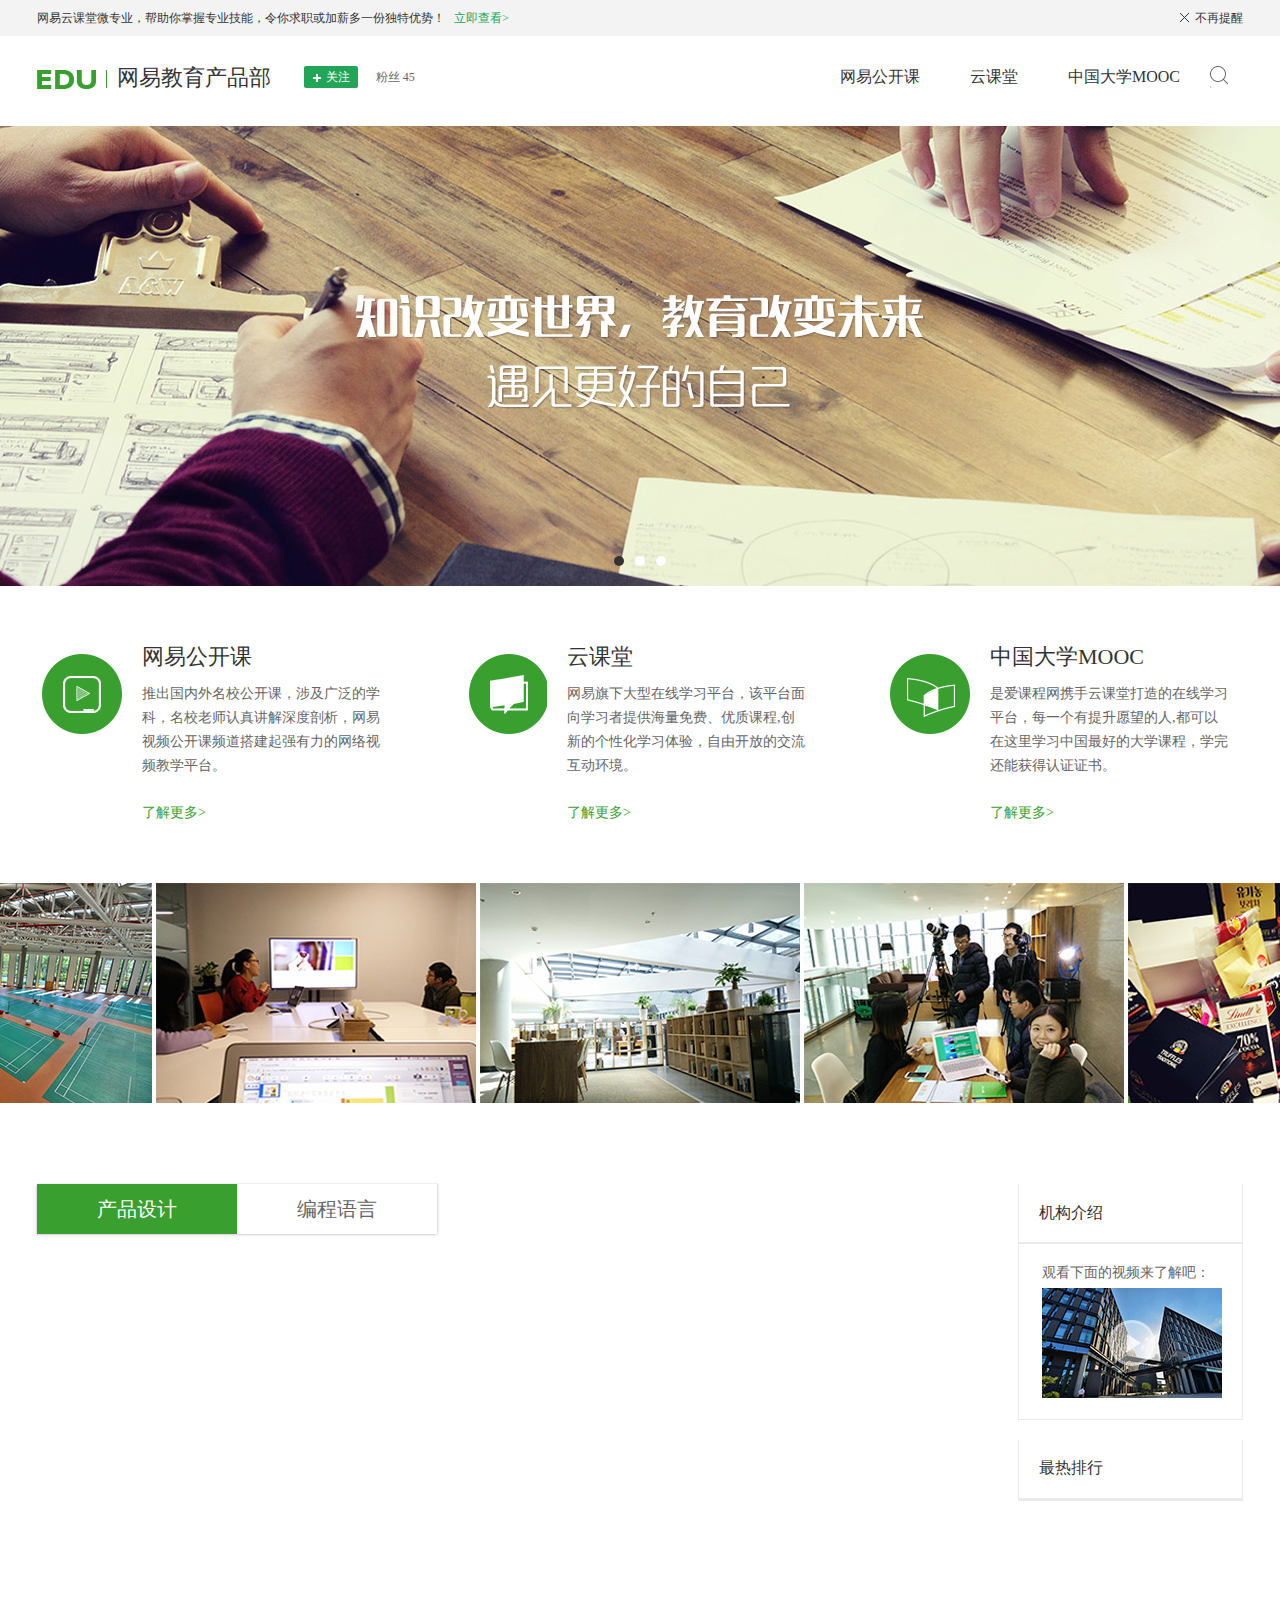
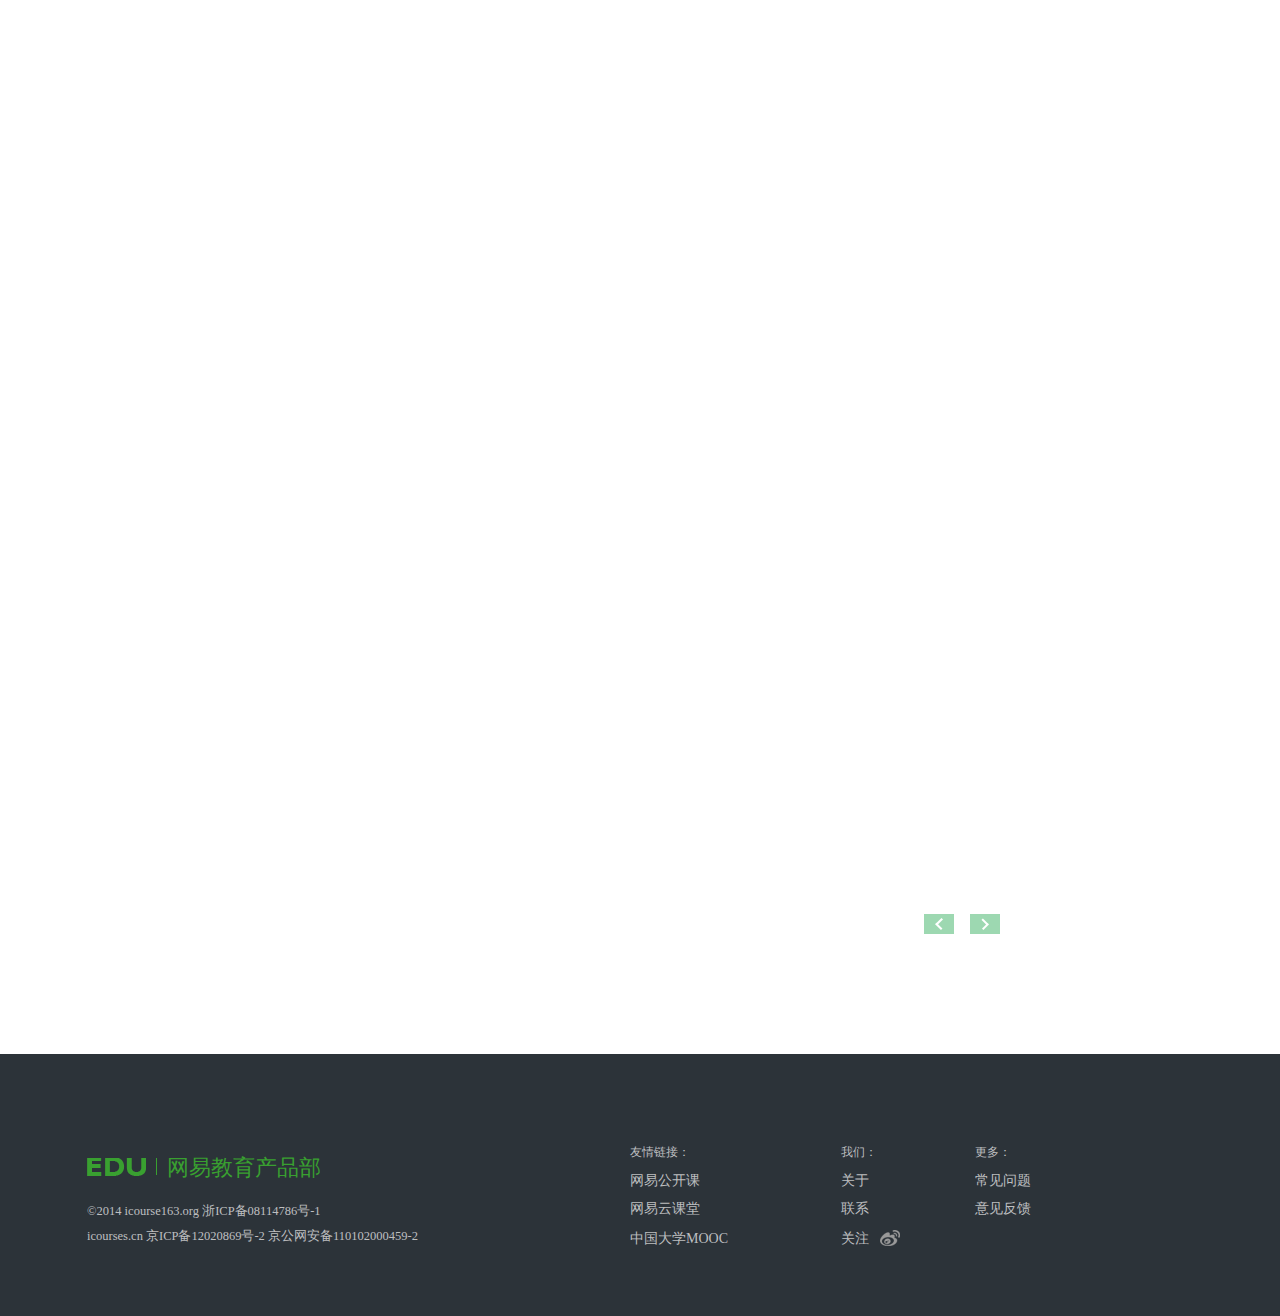
==== commit cfbd9cbe: "9.19-v1.0" ====
--- a/index.html
+++ b/index.html
@@ -134,27 +134,21 @@
 <!-- 内容区 -->
 <div id="g-content">
     <div class="m-content">
-        <div class="m-content-header">
-            <h1 class="m-content-des">产品设计</h1><h1 class="m-content-lan">编程语言</h1>
+        <div class="m-content-header" id="m-content-header">
+            <h1 class="m-content-act">产品设计</h1>
+            <h1>编程语言</h1>
         </div>
         <!-- 详细课程内容 -->
-        <div>
-            <ul>
-                <li>
-                    <img src="" alt="">
-                    <h2></h2>
-                    <strong></strong>
-                    <span></span>
-                    <em></em>
-                </li>
-            </ul>
+        <div class="m-content-kc" id="m-content-kc">
+            <ul id="m-content-kcul"></ul>
         </div>
         <!-- /详细课程内容 -->
         <!-- 翻页器 -->
-        <div>
-            <span></span>
-            <a href=""></a>
-            <span></span>
+        <div class="m-content-ptbox" id="m-content-ptbox">
+            <div class="m-content-pb" id="m-content-pb"><span></span></div>
+            <ul class="m-content-pt" id="m-content-pt">
+            </ul>
+            <div class="m-content-pn" id="m-content-pn"><span></span></div>
         </div>
         <!-- /翻页器 -->
     </div>
--- a/stylesheets/edu.css
+++ b/stylesheets/edu.css
@@ -365,7 +365,7 @@
 #g-life{
 	font-size: 0;
 	position: relative;
-	height: 320px;
+	height: 220px;
 }
 #g-life ul{
 	position: absolute;
@@ -385,20 +385,14 @@
 #g-content{
 	display: table;
 	width: 1206px;
+	height: 1350px;
 	margin: 81px auto 120px;
-}
-/* 清除浮动 */
-.clearfix{
-	content: '.';
-	display: block;
-	clear: both;height: 0;
-	overflow: hidden;
-	visibility: hidden;
-}
-.clearfix{
-	zoom: 1;
-}
-/* /清除浮动 */
+	font-size: 0;
+}
+#g-content .m-content{
+	width: 981px;
+	height: 1350px;
+}
 #g-content>div{
 	display: inline-block;
 	float: left;
@@ -406,6 +400,12 @@
 #g-content>.m-content-aside{
 	display: inline-block;
 	float: right;
+}
+#g-content .m-content-header{
+	width: 400px;
+	color: #666;
+	background-color: #fff;
+	box-shadow: -1px 1px 2px 0px #d4d3d3,1px 0px 2px 0px #d4d3d3;
 }
 #g-content .m-content-header h1{
 	display: inline-block;
@@ -414,17 +414,133 @@
 	font: 20px/50px "Microsoft YaHei","微软雅黑";
 	text-align: center;
 	vertical-align: middle;
-}
-#g-content .m-content-header .m-content-des{
+	cursor: default;
+}
+#g-content .m-content-act{
 	color: #fff;
 	background-color: #39a030;
-	box-shadow: -1px 1px 2px 0px #d4d3d3;
-}
-#g-content .m-content-header .m-content-lan{
+}
+/* 详细课程内容 */
+#m-content-kcul{
+	margin-top: 30px;
+	font-size: 0;
+	line-height: 0;
+}
+#m-content-kcul li{
+	display: inline-block;
+	float: left;
+	width: 225px;
+	height: 228px;
+	margin: 0 18px 18px 0;
+	font: 12px/12px "Microsoft YaHei","微软雅黑";
+	text-align: left;
+	text-indent: 4px;
+	border: 1px solid #fff;
+	box-shadow: -1px 0px 1px 0px #f1f1f1,1px 0px 1px 0px #f1f1f1,0px 1px 2px 0px #e6e6e6;
+}
+#m-content-kcul li img{
+	width: 223px;
+	height: 124px;
+}
+#m-content-kcul li h2{
+	display: block;
+	margin-top: 10px;
+	text-overflow: ellipsis;
+	overflow: hidden;
+	white-space: nowrap;
+	color: #333;
+}
+#m-content-kcul li a{
+	display: block;
+	margin-top: 10px;
+	color: #999;
+}
+#m-content-kcul li span{
+	display: inline-block;
+	position: relative;
+	height: 16px;
+	margin: 10px 0 0 4px;
+	padding-right: 3px;
+	line-height: 16px;
+	text-indent: 18px;
+	color: #999;
+	border: 1px solid #ddd;
+}
+#m-content-kcul li span i{
+	display: inline-block;
+	position: absolute;
+	top: 2px;
+	left: 3px;
+	width: 9px;
+	height: 11px;
+	background: url(../images/sprites.png) -60px -280px no-repeat;
+}
+#m-content-kcul li strong{
+	display: block;
+	margin-top: 10px;
+	text-indent: 7px;
+	color:#ff3f00;
+}
+/* /详细课程内容 */
+/* 翻页器 */
+#g-content .m-content{
+	position: relative;
+}
+#m-content-ptbox{
+	position: absolute;
+	bottom: 0;
+	right: 18px;
+	height: 20px;
+	font-size: 0;
+	line-height: 0;
+}
+#m-content-ptbox>div{
+	display: inline-block;
+	width: 30px;
+	height: 20px;
+	line-height: 20px;
+	background-color: #9dd8b1;
+}
+#m-content-ptbox .m-content-pb{
+	margin-right: 12px;
+}
+#m-content-ptbox .m-content-pn{
+	margin-left: 4px;
+}
+#m-content-ptbox div span{
+	display: inline-block;
+	width: 8px;
+	height: 12px;
+	vertical-align: middle;
+}
+#m-content-ptbox .m-content-pb span{
+	background: url(../images/sprites.png) -20px -280px no-repeat;
+}
+#m-content-ptbox .m-content-pn span{
+	background: url(../images/sprites.png) -40px -280px no-repeat;
+}
+.m-content-ptbox ul{
+	display: inline-block;
+	vertical-align: middle;
+}
+#m-content-ptbox .m-content-pt li{
+	display: inline-block;
+	width: 20px;
+	height: 20px;
+	margin-right: 7px;
+	font: 14px "SimSun","宋体";
 	color: #666;
+	cursor: default;
+}
+#m-content-ptbox .m-content-pt li:hover{
+	color: #fff;
+	background-color: #9dd8b1;
+}
+#m-content-ptbox .m-content-pt .m-content-pgact{
+	color: #39a030;
 	background-color: #fff;
-	box-shadow: 1px 1px 2px 0px #d4d3d3;
-}
+}
+/* /翻页器 */
 /* 右边栏 */
 #g-content .m-content-aside h1{
 	width: 223px;
@@ -467,6 +583,16 @@
 	border:1px solid #ecebeb;
 }
 /* /右边栏 */
+/* 清除浮动 */
+.clearfix{
+	content: '.';
+	display: block;
+	clear: both;height: 0;
+	overflow: hidden;
+	visibility: hidden;
+	zoom: 1;
+}
+/* /清除浮动 */
 /* /内容区 */
 /* 底部信息 */
 #g-foot{
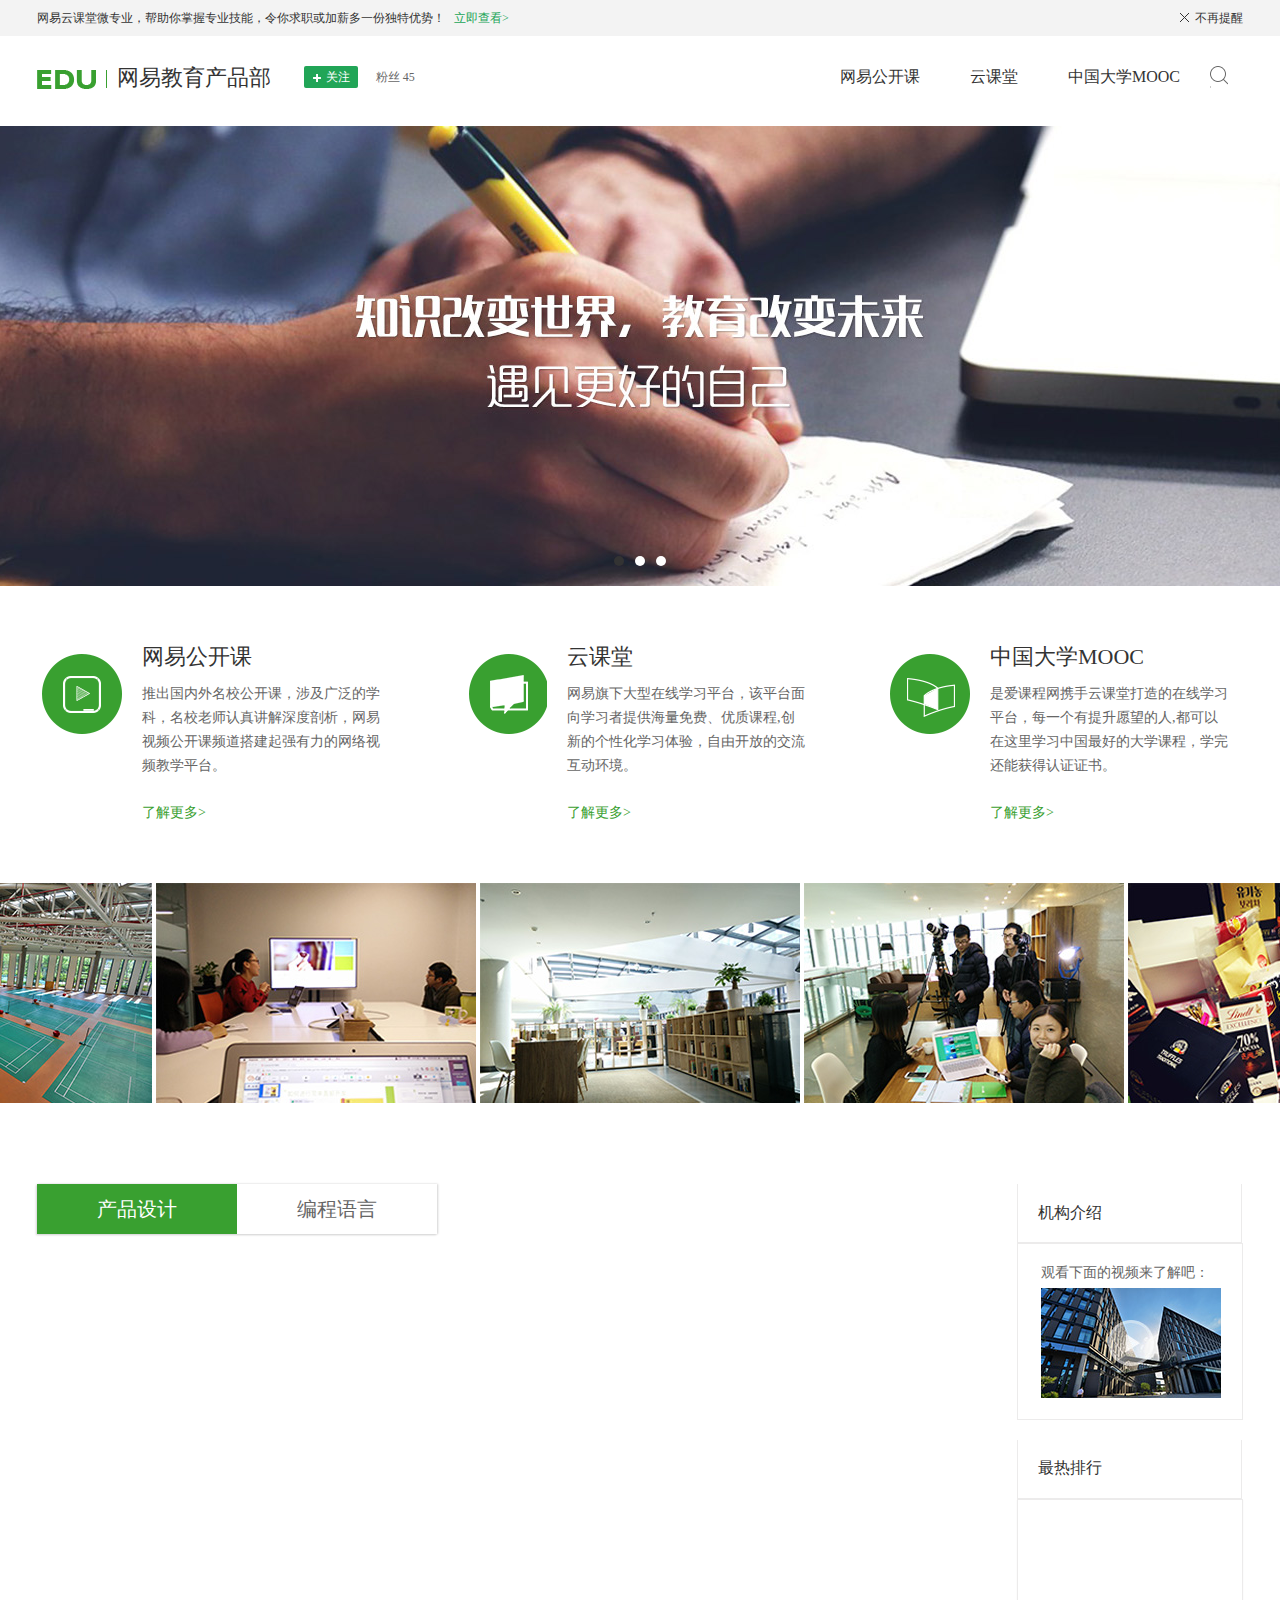
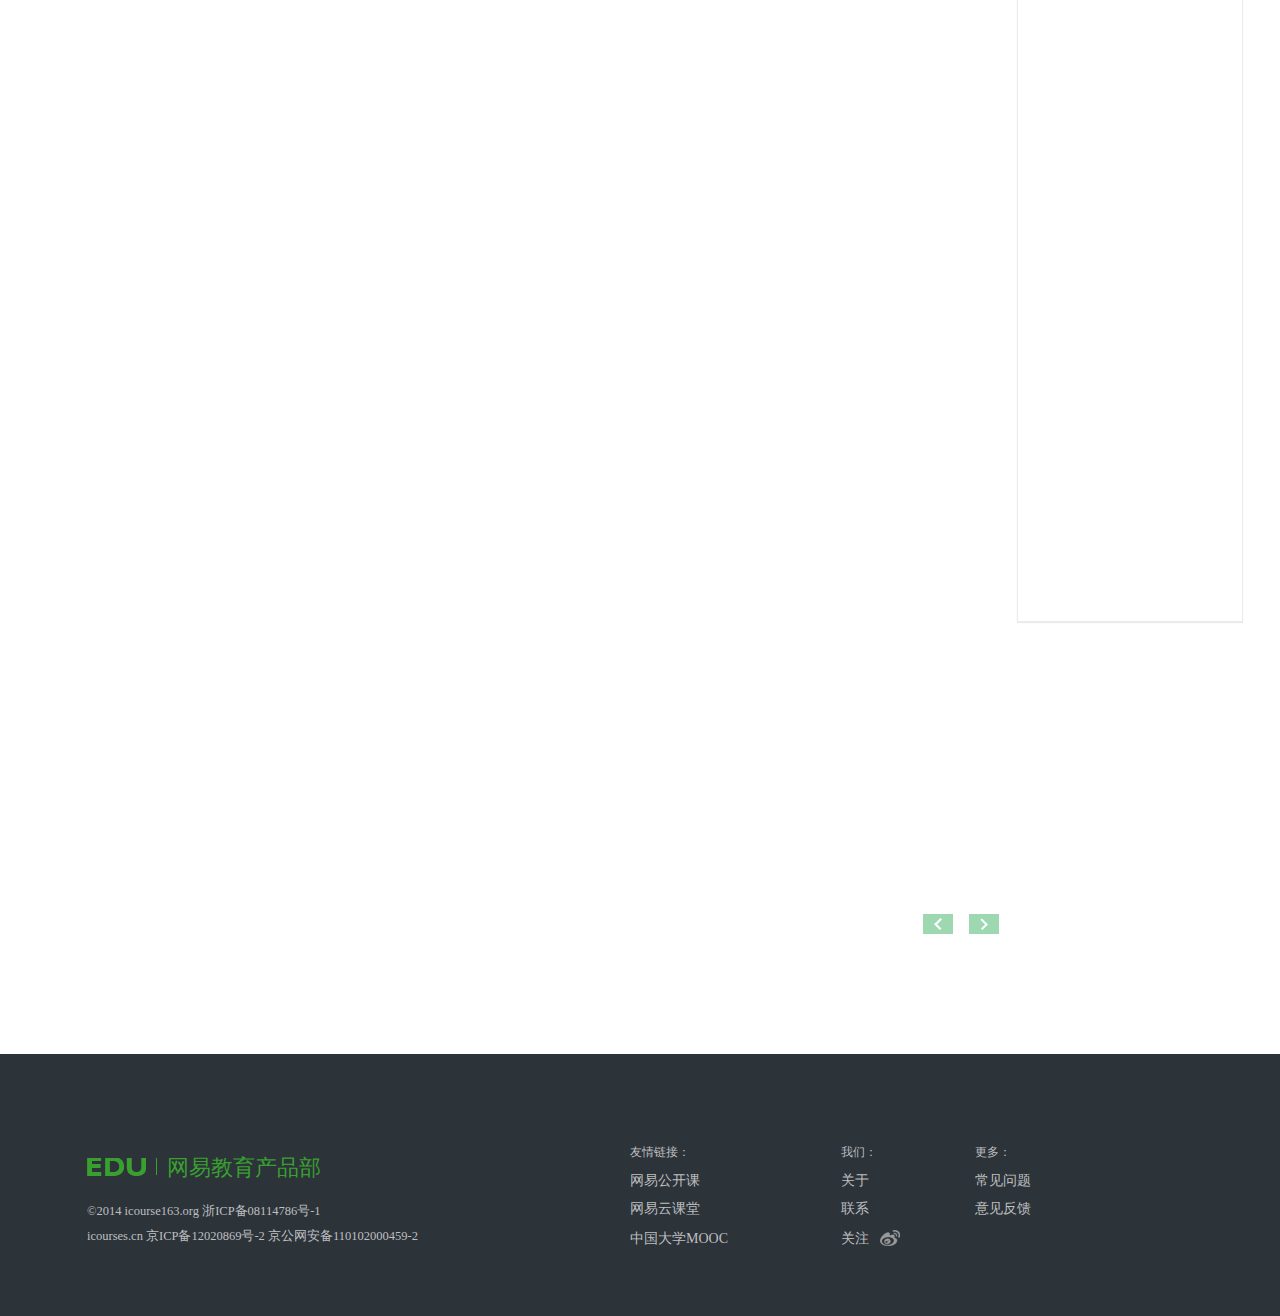
==== commit 0018c02f: "9.22-v1.0" ====
--- a/index.html
+++ b/index.html
@@ -157,20 +157,21 @@
             <h1>机构介绍</h1>
             <div class="m-content-video">
                 <p>观看下面的视频来了解吧：</p>
-                <img src="./images/video.jpg" alt="video">
+                <img id="m-content-videoimg" src="./images/video.jpg" alt="video">
+                <div id="m-content-videopop">
+                    <h2>请观看下面的视频</h2>
+                    <span id="m-content-videoclose"></span>
+                    <video id="m-content-videoplay" width=887 controls preload="auto">
+                        <source src="http://mov.bn.netease.com/open-movie/nos/mp4/2014/12/30/SADQ86F5S_shd.mp4" type="video/mp4">
+                    </video>
+                </div>
             </div>
         </div>
         <div class="m-content-hot">
             <h1>最热排行</h1>
             <!-- 实时排行 -->
-            <div>
-                <ol>
-                    <li>
-                        <img src="" alt="">
-                        <h2></h2>
-                        <span></span>
-                    </li>
-                </ol>
+            <div id="m-content-hot">
+                <ol></ol>
             </div>
             <!-- /实时排行 -->
         </div>
--- a/stylesheets/edu.css
+++ b/stylesheets/edu.css
@@ -263,7 +263,11 @@
 	height: 460px;
 	overflow-x: hidden;
 }
-#g-banner .m-banner-box ul li{
+.m-img-active{
+	display: inline-block;
+}
+.m-banner-box ul li{
+	display: none;
 	position: absolute;
 	top: 0;
 	left: 50%;
@@ -287,9 +291,6 @@
 	margin: 0 5.5px;
 	border-radius: 5px;
 	background-color: #fff;
-}
-.m-img-active{
-	z-index: 9;
 }
 #g-banner .m-banner-bar .m-bar-active{
 	background-color: #333;
@@ -390,7 +391,7 @@
 	font-size: 0;
 }
 #g-content .m-content{
-	width: 981px;
+	width: 980px;
 	height: 1350px;
 }
 #g-content>div{
@@ -422,40 +423,50 @@
 }
 /* 详细课程内容 */
 #m-content-kcul{
+	display: inline-block;
 	margin-top: 30px;
 	font-size: 0;
 	line-height: 0;
 }
 #m-content-kcul li{
 	display: inline-block;
+	position: relative;
 	float: left;
 	width: 225px;
 	height: 228px;
 	margin: 0 18px 18px 0;
 	font: 12px/12px "Microsoft YaHei","微软雅黑";
 	text-align: left;
-	text-indent: 4px;
 	border: 1px solid #fff;
 	box-shadow: -1px 0px 1px 0px #f1f1f1,1px 0px 1px 0px #f1f1f1,0px 1px 2px 0px #e6e6e6;
 }
-#m-content-kcul li img{
+#m-content-kcul li .m-content-liMEnter img{
 	width: 223px;
 	height: 124px;
-}
-#m-content-kcul li h2{
-	display: block;
+	margin: 1px 0 0 1px;
+	text-align: center;
+}
+#m-content-kcul li .m-content-liMEnter h2{
+	display: inline-block;
+	width: 223px;
 	margin-top: 10px;
 	text-overflow: ellipsis;
 	overflow: hidden;
 	white-space: nowrap;
 	color: #333;
-}
-#m-content-kcul li a{
-	display: block;
+	text-indent: 4px;
+}
+#m-content-kcul li .m-content-liMEnter a{
+	display: inline-block;
+	width: 223px;
 	margin-top: 10px;
+	text-overflow: ellipsis;
+	overflow: hidden;
+	white-space: nowrap;
 	color: #999;
-}
-#m-content-kcul li span{
+	text-indent: 4px;
+}
+#m-content-kcul li .m-content-liMEnter span{
 	display: inline-block;
 	position: relative;
 	height: 16px;
@@ -466,7 +477,7 @@
 	color: #999;
 	border: 1px solid #ddd;
 }
-#m-content-kcul li span i{
+#m-content-kcul li .m-content-liMEnter span i{
 	display: inline-block;
 	position: absolute;
 	top: 2px;
@@ -474,12 +485,115 @@
 	width: 9px;
 	height: 11px;
 	background: url(../images/sprites.png) -60px -280px no-repeat;
-}
-#m-content-kcul li strong{
+	text-indent: 4px;
+}
+#m-content-kcul li .m-content-liMEnter strong{
 	display: block;
 	margin-top: 10px;
 	text-indent: 7px;
 	color:#ff3f00;
+}
+/* 定义mouseenter时的样式 */
+#m-content-kcul .m-content-liMleave{
+	display: none;
+	position: absolute;
+	top: -11px;
+	left: -11px;
+	width: 482px;
+	height: 240px;
+	padding: 11px;
+	box-sizing: border-box;
+	border: 1px solid #d0cfd0;
+	box-shadow: 1px 1px 1px 0px #f1f1f1,-1px -1px 1px 0px #ebebeb;
+	background-color: #fff;
+	font: 12px/12px "Microsoft YaHei","微软雅黑";
+	color: #666;
+	z-index: 29;
+}
+#m-content-kcul .m-content-liMleave img{
+	display: inline-block;
+	width: 223px;
+	height: 124px;
+}
+#m-content-kcul .m-content-liMleave h2{
+	position: absolute;
+	top: 15px;
+	left: 253px;
+	width: 195px;
+	font: 18px/18px "Microsoft YaHei","微软雅黑";
+	color: #333;
+	text-overflow: ellipsis;
+	overflow: hidden;
+	white-space: nowrap;
+}
+#m-content-kcul .m-content-liMleave h2:hover{
+	color: #39a030;
+}
+#m-content-kcul .m-content-liMleave em{
+	position: absolute;
+	top: 50px;
+	left: 272px;
+}
+#m-content-kcul .m-content-liMleave i{
+	display: inline-block;
+	position: absolute;
+	top: 51px;
+	left: 257px;
+	width: 9px;
+	height: 11px;
+	margin: 0 6px 0 0;
+	background: url(../images/sprites.png) -60px -280px no-repeat;
+}
+#m-content-kcul .m-content-liMleave strong{
+	position: absolute;
+	top: 75px;
+	left: 256px;
+}
+#m-content-kcul .m-content-liMleave strong a{
+	display: inline-block;
+}
+#m-content-kcul .m-content-liMleave strong a:hover{
+	text-decoration: underline
+}
+#m-content-kcul .m-content-liMleave span{
+	position: absolute;
+	top: 95px;
+	left: 256px;
+}
+#m-content-kcul .m-content-liMleave div{
+	position: absolute;
+	top: 168px;
+	left: 21px;
+	width: 426px;
+	height: 54px;
+	overflow: hidden;
+	font: 14px/24px "Microsoft YaHei","微软雅黑";
+	color: #666;
+	white-space: normal;
+}
+#m-content-kcul .m-content-liMleave div p{
+	position: relative;
+	-webkit-animation: cDcp 30s both ease infinite;
+	-moz-animation: cDcp 30s both ease infinite;
+	-ms-animation: cDcp 30s both ease infinite;
+	-o-animation: cDcp 30s both ease infinite;
+	animation: cDcp 30s both ease infinite;
+	-webkit-animation-delay: 1s;
+	-moz-animation-delay: 1s;
+	-ms-animation-delay: 1s;
+	-o-animation-delay: 1s;
+	animation-delay: 1s;
+}
+#m-content-kcul .m-content-liMleave div p:hover{
+	-webkit-animation-play-state: paused;
+	-moz-animation-play-state: paused;
+	-ms-animation-play-state: paused;
+	-o-animation-play-state: paused;
+	animation-play-state: paused;
+}
+@-webkit-keyframes cDcp{
+    from{top:0;}
+    to{top:-100%;}
 }
 /* /详细课程内容 */
 /* 翻页器 */
@@ -579,9 +693,101 @@
 	font: 16px/55px "Microsoft YaHei","微软雅黑";
 	color: #333;
 }
-#g-content .m-content-aside .m-content-hot div{
+/* 视频弹窗 */
+#m-content-videopop{
+	display: none;
+	position: fixed;
+	bottom: 0;
+	left: 50%;
+	width: 950px;
+	height: 630px;
+	margin-left: -475px;
+	font-size: 0;
+	background-color: #fff;
+	z-index: 299;
+}
+#m-content-videopop h2{
+	position: absolute;
+	top: 29px;
+	left: 31px;
+	font: 18px/18px "Microsoft YaHei","微软雅黑";
+	color: #444;
+}
+#m-content-videopop span{
+	display: inline-block;
+	position: absolute;
+	top: 13px;
+	right: 12px;
+	width: 10px;
+	height: 10px;
+	background: url(../images/sprites.png) -40px -260px no-repeat;
+}
+#m-content-videopop video{
+	position: absolute;
+	top: 69px;
+	left: 31px;
+}
+/* /视频弹窗 */
+/* 最热排行 */
+#m-content-hot{
+	display: inline-block;
+	position: relative;
+	width: 224px;
+	height: 721px;
 	border:1px solid #ecebeb;
-}
+	box-shadow: 0 1px 1px 0 #ecebeb;
+}
+#m-content-hot ol{
+	position: absolute;
+	top: 19px;
+	left: 20px;
+	width: 183px;
+	height: 685px;
+	overflow: hidden;
+	border-width: 0;
+}
+#m-content-hot ol li{
+	display: block;
+	position: relative;
+	height: 50px;
+	margin-bottom: 20px;
+}
+#m-content-hot ol li img{
+	display: inline-block;
+	position: absolute;
+	top: 0;
+	left: 0;
+	width: 50px;
+	height: 50px;
+}
+#m-content-hot ol li h2{
+	display: inline-block;
+	position: absolute;
+	top: 0;
+	left: 60px;
+	width: 121px;
+	text-overflow: ellipsis;
+	overflow: hidden;
+	white-space: nowrap;
+	font: 14px/14px "Microsoft YaHei","微软雅黑";
+	color: #333;
+}
+#m-content-hot ol li em{
+	display: inline-block;
+	position: absolute;
+	top: 27px;
+	left: 63px;
+	font: 9px/9px "Microsoft YaHei","微软雅黑";
+	color: #999;
+}
+#m-content-hot ol li em span{
+	display: inline-block;
+	width: 9px;
+	height: 10px;
+	margin-right: 6px;
+	background: url(../images/sprites.png) -60px -280px no-repeat;
+}
+/* /最热排行 */
 /* /右边栏 */
 /* 清除浮动 */
 .clearfix{
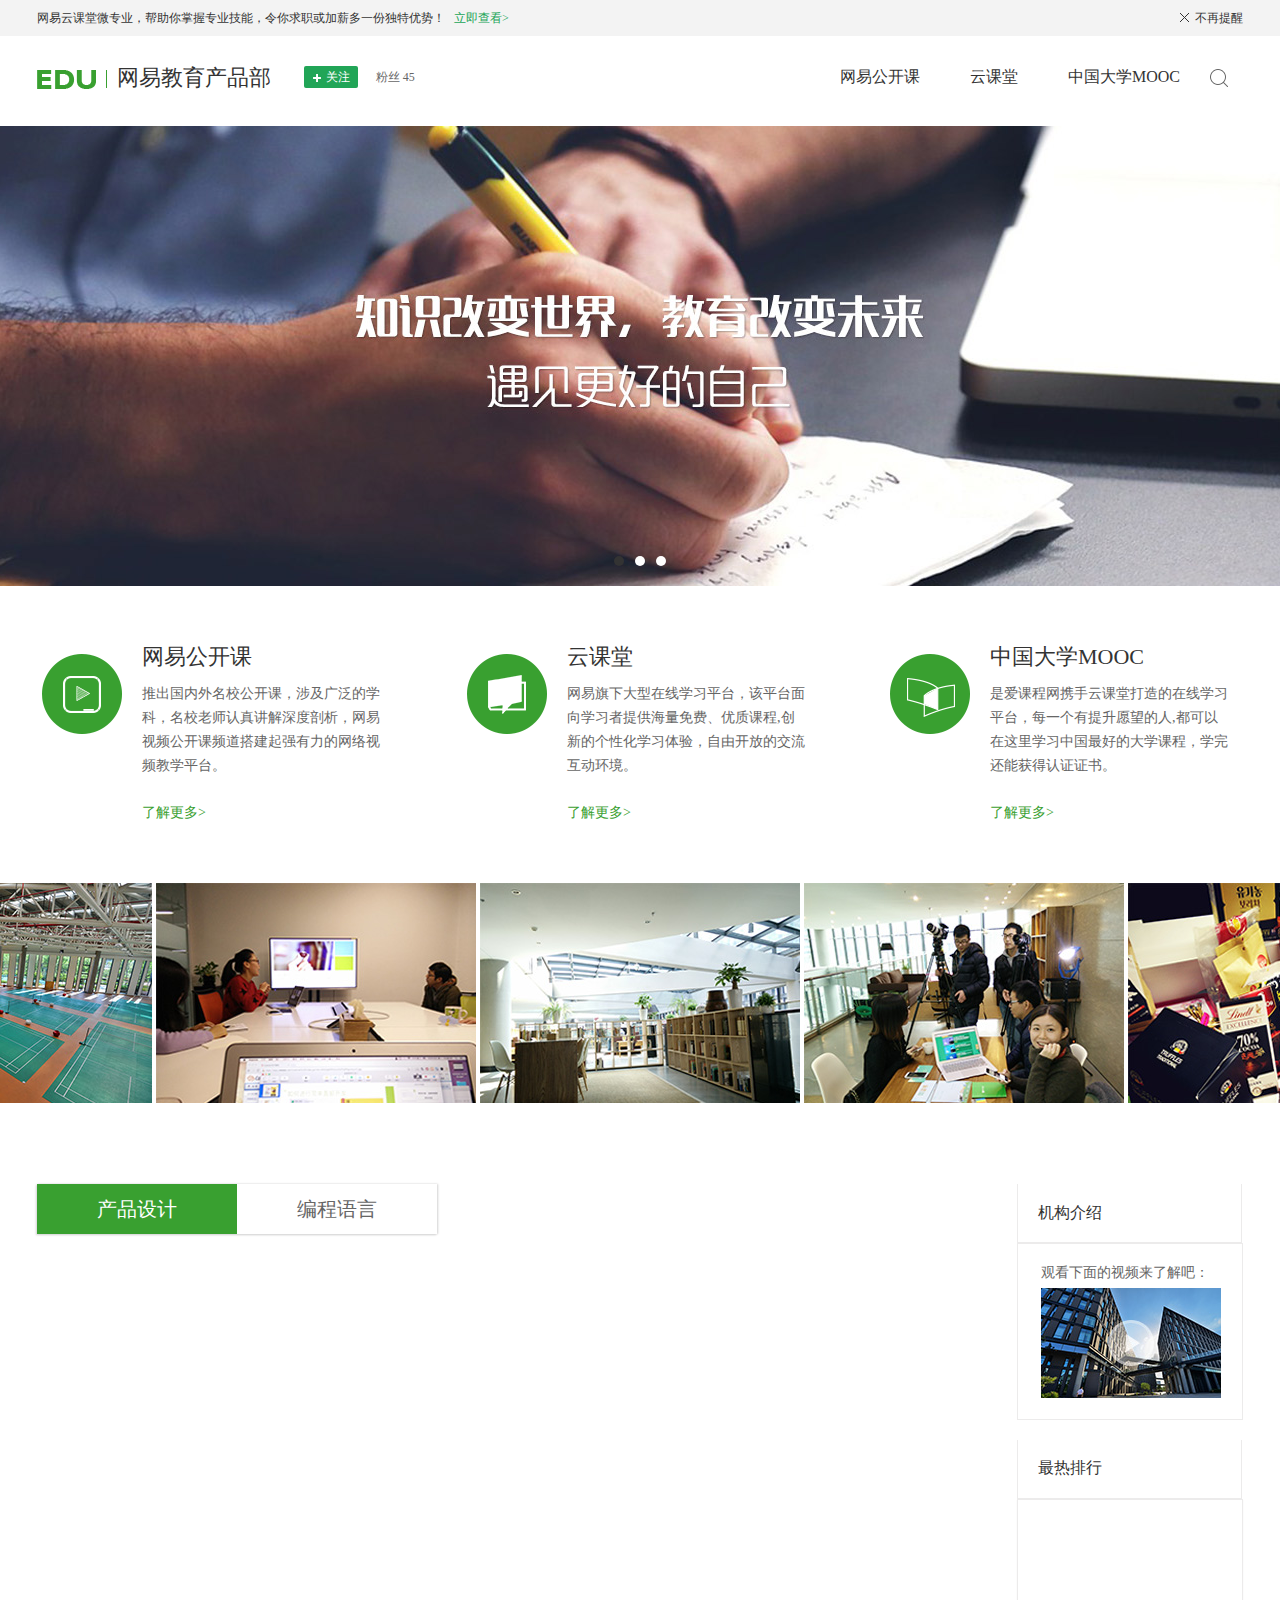
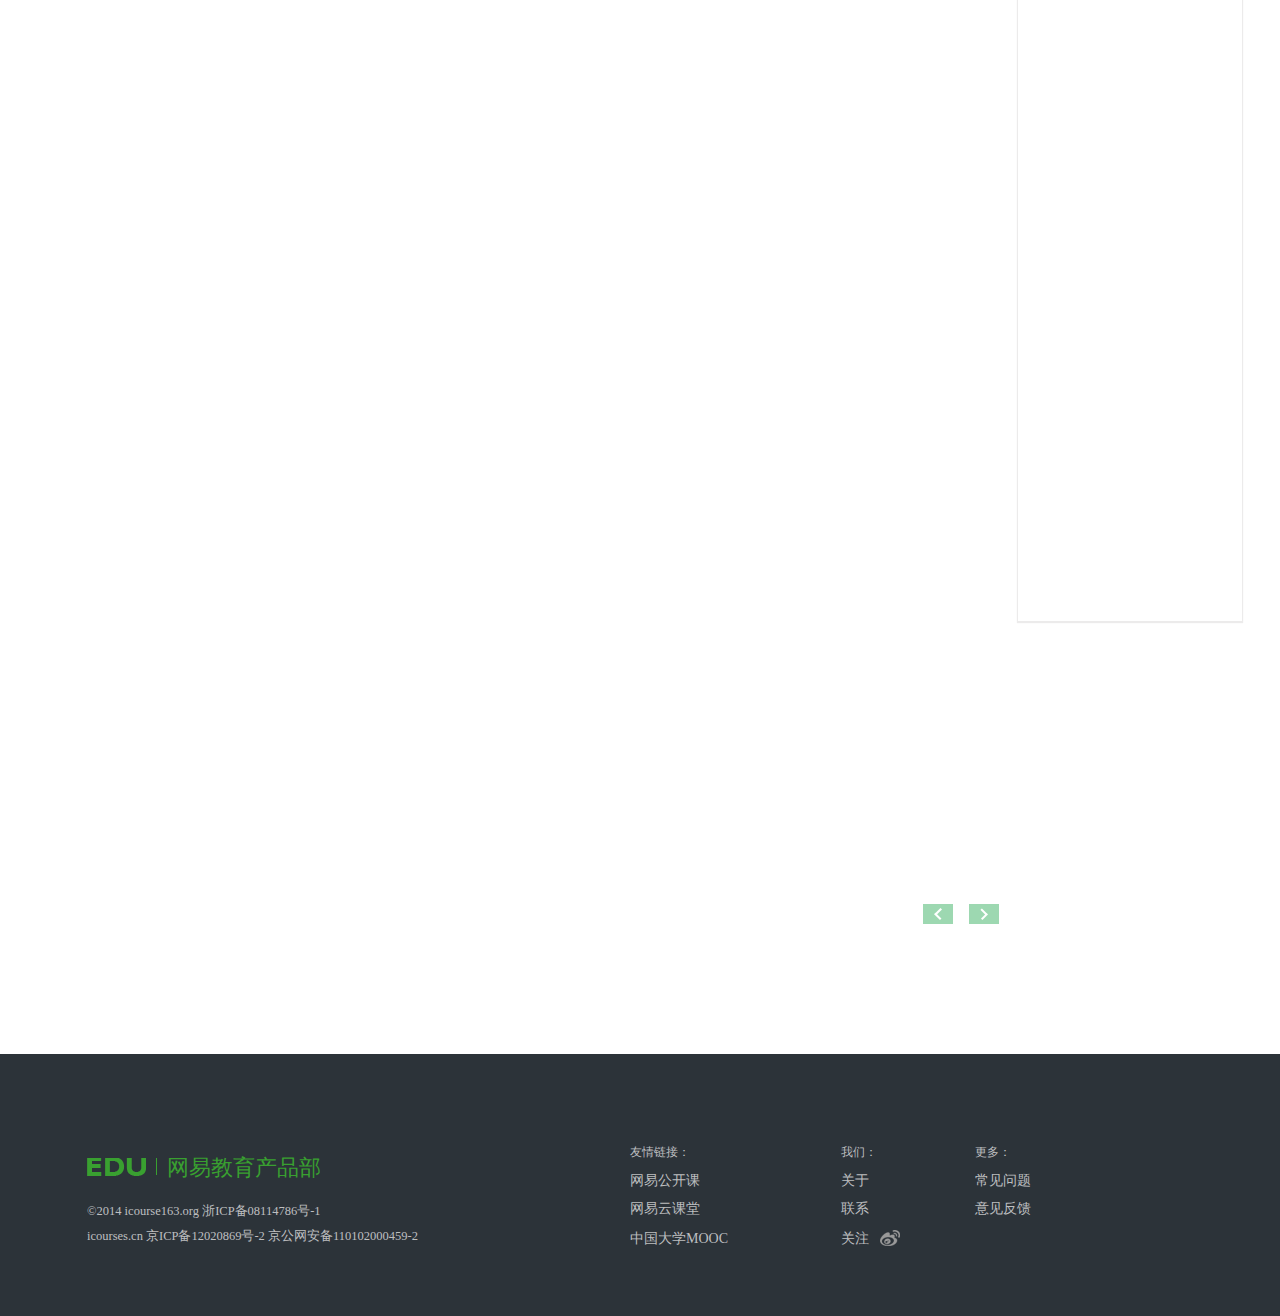
==== commit bc81a481: "9.23展示1.0" ====
--- a/index.html
+++ b/index.html
@@ -5,6 +5,7 @@
     <title>网易教育产品部</title>
     <meta name="Keywords" content="网易教育产品部、网易、网易公开课、网易云课堂、中国大学MOOC、优质课程、智能问答、趣味实践、随心笔记、教育、计算机开发、交互视觉设计、视频教程、交流互动、免费、名师、实用、培训">
     <meta name="description" content="网易教育产品部结合网易公开课、网易云课堂以及中国大学MOOC向广大互联网学习爱好者提供一个优秀的学习平台">
+    <meta name="viewport" content="width=device-width, initial-scale=1.0, maximum-scale=1.0, user-scalable=no">
     <link rel="stylesheet" type="text/css" href="./stylesheets/reset.css">
     <link rel="stylesheet" type="text/css" href="./stylesheets/edu.css">
     <script type="text/javascript" src="./js/md5.js"></script>
--- a/stylesheets/edu.css
+++ b/stylesheets/edu.css
@@ -2,13 +2,8 @@
 body{
 	min-width: 1206px;
 }
-#g-note,#g-head,#g-banner,#g-content,#g-foot{
+#g-note,#g-head,#g-content,#g-foot{
 	text-align: center;
-}
-#g-info ul{
-	display: table;
-	width: 1206px;
-	margin: 0 auto;
 }
 /* /主体居中设置 */
 /* 顶部通知条 */
@@ -72,7 +67,7 @@
 	vertical-align: text-bottom;
 	background: url(../images/sprites.png) 0 -300px no-repeat;
 }
-#g-head #m-head-login{
+#m-head-login{
 	width: 54px;
 	height: 22px;
 	margin-left: 30px;
@@ -84,10 +79,10 @@
 	border-radius: 2px;
 	cursor: pointer;
 }
-#g-head #m-head-login:hover{
+#m-head-login:hover{
 	background-color: #2fb556;
 }
-#g-head #m-head-login span{
+#m-head-login span{
 	width: 8px;
 	height: 8px;
 	margin-right: 5px;
@@ -102,7 +97,7 @@
 	color: #666;
 }
 /* 已关注 */
-#g-head #m-head-loginok{
+#m-head-loginok{
 	width: 106px;
 	height: 21px;
 	margin-left: 30px;
@@ -112,20 +107,20 @@
 	color: #333;
 	border: 1px solid #efefef;
 }
-#g-head #m-head-loginok .m-loginok-log{
+#m-head-loginok .m-loginok-log{
 	width: 11px;
 	height: 9px;
 	margin-right: 5px;
 	background: url(../images/sprites.png) -20px -240px no-repeat;
 }
-#g-head #m-head-loginok span{
+#m-head-loginok span{
 	color: #ccc;
 }
-#g-head #m-head-loginok strong{
+#m-head-loginok strong{
 	cursor: pointer;
 	color: #999;
 }
-#g-head #m-head-loginok strong:hover{
+#m-head-loginok strong:hover{
 	color: #21a557;
 	text-decoration: underline;
 }
@@ -142,7 +137,7 @@
 	z-index: 199;
 	background-color: #fff;
 }
-#g-loginForm #m-loginshmsg{
+#m-loginshmsg{
 	display: none;
 	position: absolute;
 	top: 30px;
@@ -194,7 +189,7 @@
 	font: 16px/16px "Microsoft YaHei","微软雅黑";
 	color: #ccc;
 }
-#m-loginForm #m-login-button{
+#m-login-button{
 	width: 295px;
 	height: 48px;
 	margin-top: 14px;
@@ -230,14 +225,15 @@
 #g-head .m-head-nav ul li a:hover{
 	color: #39a030;
 }
-#g-head .search{
+#g-head .m-head-nav .search{
 	width: 18px;
 	height: 18px;
 	margin-right: 15px;
+	vertical-align: super;
 	background: url(../images/sprites.png) 0px -240px no-repeat;
 }
-#g-head .search:hover{
-	cursor:  pointer;
+#g-head .m-head-nav .search:hover{
+	cursor: pointer;
 	background: url(../images/sprites.png) -20px -260px no-repeat;
 }
 #g-head .m-head-nav1,#g-head .m-head-nav2{
@@ -301,6 +297,9 @@
 	line-height: 0;
 }
 #g-info ul{
+	display: table;
+	width: 1206px;
+	margin: 0 auto;
 	font-size: 0;
 }
 #g-info ul li{
@@ -604,7 +603,8 @@
 	position: absolute;
 	bottom: 0;
 	right: 18px;
-	height: 20px;
+	height: 30px;
+	text-align: left;
 	font-size: 0;
 	line-height: 0;
 }
@@ -613,6 +613,7 @@
 	width: 30px;
 	height: 20px;
 	line-height: 20px;
+	text-align: center;
 	background-color: #9dd8b1;
 }
 #m-content-ptbox .m-content-pb{
@@ -635,6 +636,8 @@
 }
 .m-content-ptbox ul{
 	display: inline-block;
+	max-width: 900px;
+	height: 20px;
 	vertical-align: middle;
 }
 #m-content-ptbox .m-content-pt li{
@@ -875,4 +878,62 @@
 	vertical-align: text-bottom;
 	background: url(../images/sprites.png) 0 -280px;
 }
-/* /底部信息 */+/* /底部信息 */
+/* 响应式布局(IE8下不支持，兼容思路：将此处的变化调整到js里，采用监听window对象的resize事件，判断浏览器尺寸小于1205px时，分别调整以下节点的css样式) */
+@media screen and (max-width: 1205px){
+	body{
+		min-width: 960px;
+	}
+	#g-note .m-note{
+		width: 960px;
+	}
+	#g-head .m-header{
+		width: 960px;
+	}
+	#g-info ul{
+		width: 960px;
+	}
+	#g-info ul li{
+		width: 279px;
+		height: 200px;
+		margin: 60px auto 35px;
+	}
+	#g-info .m-info-content{
+		width: 170px;
+		height: 200px;
+	}
+	#g-info .m-info-l1{
+		margin-left: 0;
+	}
+	#g-info .m-info-l2{
+		margin-left: 60px;
+	}
+	#g-info .m-info-l3{
+		margin-left: 60px;
+	}
+	#g-content{
+		width: 960px;
+	}
+	#g-content .m-content{
+		width: 734px;
+	}
+	#m-content-kcul li{
+		margin: 0 17px 18px 0;
+	}
+	.m-content-ptbox ul{
+		max-width: 640px;
+	}
+	#g-foot .m-foot{
+		width: 960px;
+	}
+	#g-foot div h1{
+		left: 0;
+	}
+	#g-foot div p{
+		left: 0;
+	}
+	#g-foot table{
+		left: 543px;
+	}
+}
+/* /响应式布局 */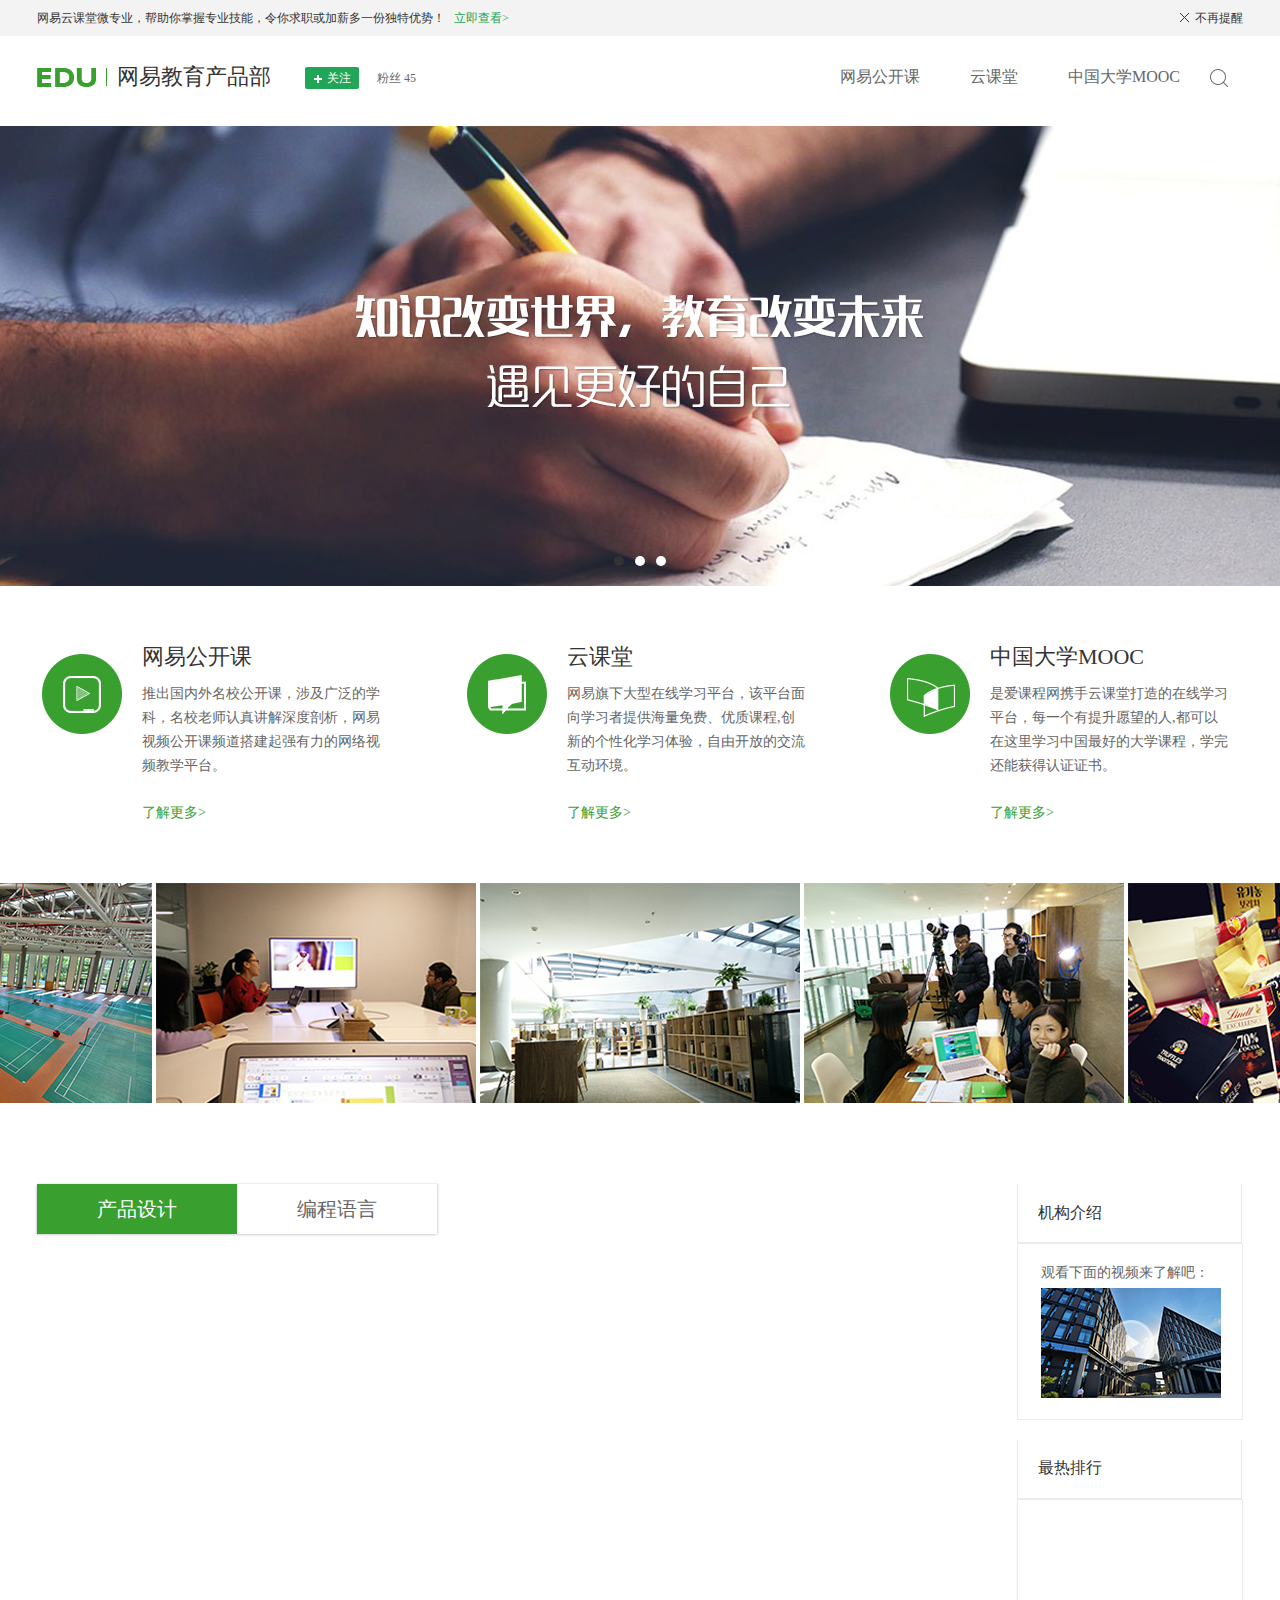
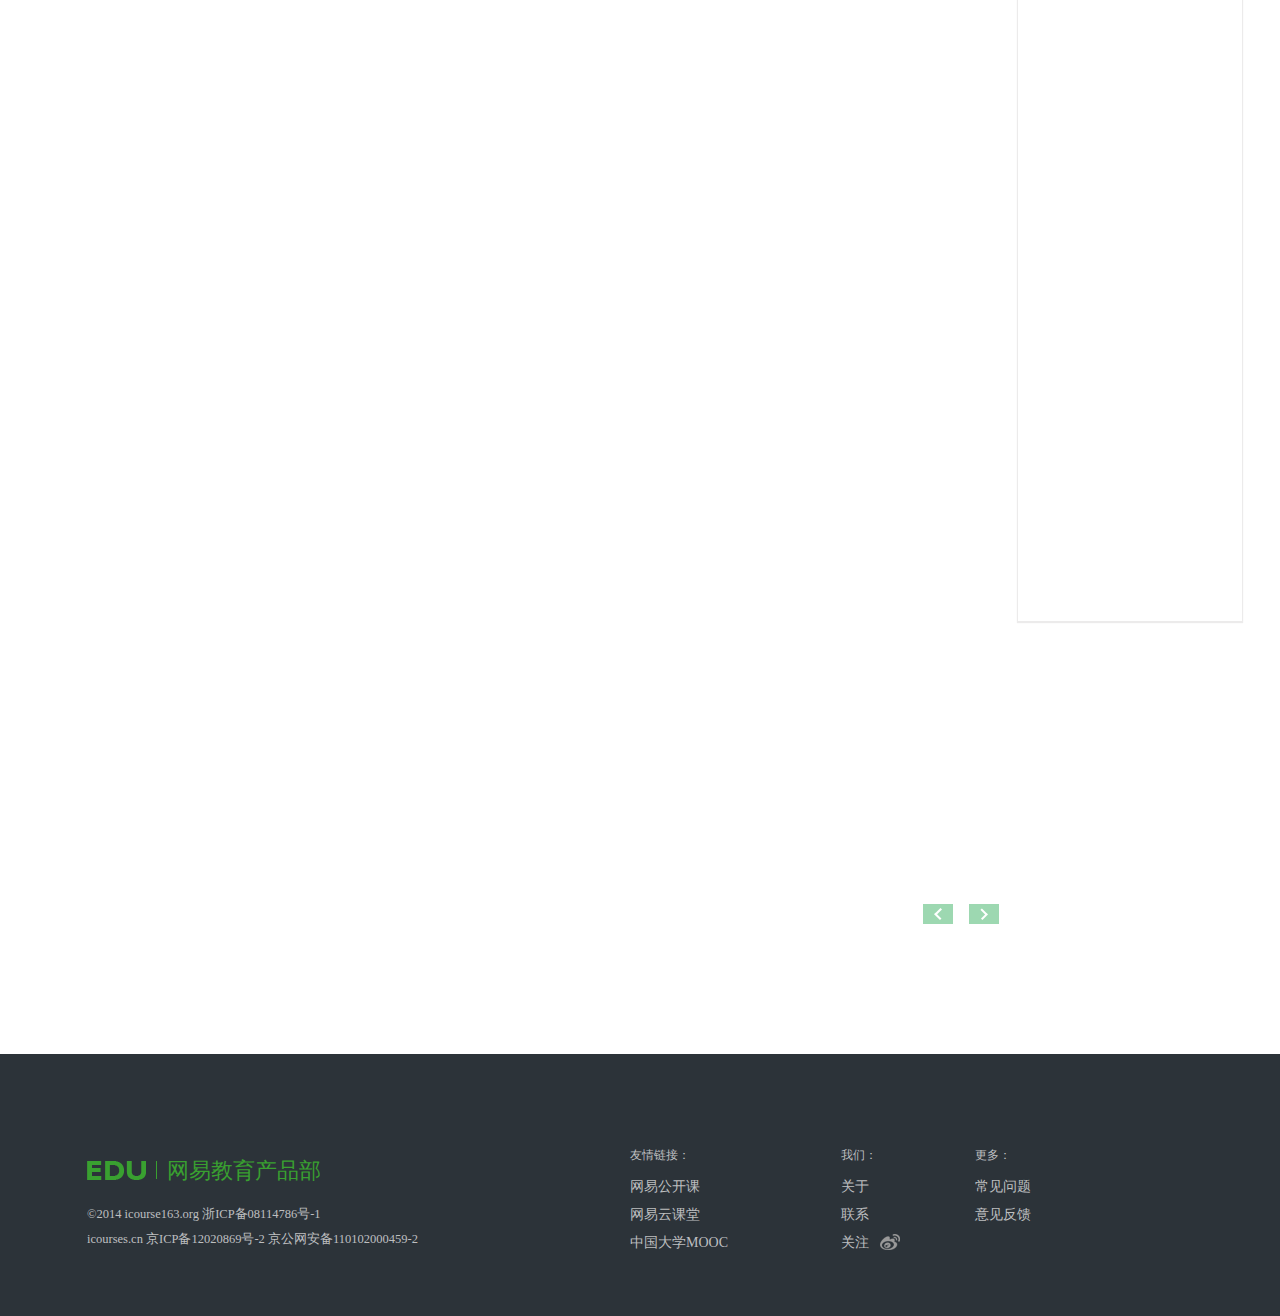
==== commit 72da2393: "9.30-v1.0" ====
--- a/index.html
+++ b/index.html
@@ -29,8 +29,8 @@
         <div>
             <h1><span></span>网易教育产品部</h1>
             <em class="m-head-login" id="m-head-login"><span></span>关注</em>
-            <em class="m-head-loginok" id="m-head-loginok"><span class="m-loginok-log"></span>已关注 <span>|</span>&nbsp;<strong class="m-head-loginno" id="m-head-loginno">取消</strong></em>
-            <span class="m-head-fan">粉丝 45</span>
+            <em class="m-head-loginok" id="m-head-loginok"><span class="m-loginok-log"></span>已关注<span>|</span><strong class="m-head-loginno" id="m-head-loginno">取消</strong></em>
+            <span class="m-head-fan">粉丝&nbsp;45</span>
         </div>
         <!-- 头部导航 -->
         <div class="m-head-nav">
@@ -62,10 +62,10 @@
                 </div>
                 <div class="m-acpa">
                     <label for="m-password">密码</label>
-                    <input id="m-password" type="password" name="password">
+                    <input id="m-password" type="password" name="password" required>
                 </div>
                 <div>
-                    <button id="m-login-button" type="submit" required>登录</button>
+                    <button id="m-login-button" type="submit">登录</button>
                 </div>
             </fieldset>
         </form>
@@ -103,21 +103,24 @@
             <span class="m-info log1"></span>
             <div class="m-info-content">
                 <h1>网易公开课</h1>
-                <p>推出国内外名校公开课，涉及广泛的学科，名校老师认真讲解深度剖析，网易视频公开课频道搭建起强有力的网络视频教学平台。</p><a href="http://open.163.com/" target="_blank" rel="nofollow" title="网易公开课">了解更多&gt;</a>
+                <p>推出国内外名校公开课，涉及广泛的学科，名校老师认真讲解深度剖析，网易视频公开课频道搭建起强有力的网络视频教学平台。</p>
+                <a href="http://open.163.com/" target="_blank" rel="nofollow" title="网易公开课">了解更多&gt;</a>
             </div>
         </li>
         <li class="m-info-l2">
             <span class="m-info log2"></span>
             <div class="m-info-content">
                 <h1>云课堂</h1>
-                <p>网易旗下大型在线学习平台，该平台面向学习者提供海量免费、优质课程,创新的个性化学习体验，自由开放的交流互动环境。</p><a href="http://study.163.com/" target="_blank" rel="nofollow" title="云课堂">了解更多&gt;</a>
+                <p>网易旗下大型在线学习平台，该平台面向学习者提供海量免费、优质课程,创新的个性化学习体验，自由开放的交流互动环境。</p>
+                <a href="http://study.163.com/" target="_blank" rel="nofollow" title="云课堂">了解更多&gt;</a>
             </div>
         </li>
         <li class="m-info-l3">
             <span class="m-info log3"></span>
             <div class="m-info-content">
                 <h1>中国大学MOOC</h1>
-                <p>是爱课程网携手云课堂打造的在线学习平台，每一个有提升愿望的人,都可以在这里学习中国最好的大学课程，学完还能获得认证证书。</p><a href="http://www.icourse163.org/" target="_blank" rel="nofollow" title="中国大学MOOC">了解更多&gt;</a>
+                <p>是爱课程网携手云课堂打造的在线学习平台，每一个有提升愿望的人,都可以在这里学习中国最好的大学课程，学完还能获得认证证书。</p>
+                <a href="http://www.icourse163.org/" target="_blank" rel="nofollow" title="中国大学MOOC">了解更多&gt;</a>
             </div>
         </li>
     </ul>
@@ -162,6 +165,7 @@
                 <div id="m-content-videopop">
                     <h2>请观看下面的视频</h2>
                     <span id="m-content-videoclose"></span>
+                    <!-- 由于电脑屏幕较小，此处视频尺寸并未按照psd文件中的大小设置，便于测试 -->
                     <video id="m-content-videoplay" width=887 controls preload="auto">
                         <source src="http://mov.bn.netease.com/open-movie/nos/mp4/2014/12/30/SADQ86F5S_shd.mp4" type="video/mp4">
                     </video>
@@ -178,6 +182,7 @@
         </div>
     </div>
 </div>
+<!-- 清除浮动 -->
 <div class="clearfix"></div>
 <!-- /内容区 -->
 <!-- 底部信息 -->
--- a/stylesheets/edu.css
+++ b/stylesheets/edu.css
@@ -60,6 +60,7 @@
 #g-head .m-header div h1{
 	font: 22px/22px "Microsoft YaHei","微软雅黑";
 	color: #333;
+	vertical-align: text-bottom;
 }
 #g-head .m-header div h1 span{
 	width: 80px;
@@ -114,6 +115,7 @@
 	background: url(../images/sprites.png) -20px -240px no-repeat;
 }
 #m-head-loginok span{
+	margin: 0 5px;
 	color: #ccc;
 }
 #m-head-loginok strong{
@@ -217,9 +219,10 @@
 #g-head .m-head-nav ul{
 	font-size: 0;
 }
-#g-head .m-head-nav ul>li{
+#g-head .m-head-nav ul>li a{
 	height: 22px;
 	font: 16px/22px "Microsoft YaHei","微软雅黑";
+	color: #666;
 	vertical-align: text-bottom;
 }
 #g-head .m-head-nav ul li a:hover{
@@ -550,6 +553,7 @@
 }
 #m-content-kcul .m-content-liMleave strong a{
 	display: inline-block;
+	color: #666;
 }
 #m-content-kcul .m-content-liMleave strong a:hover{
 	text-decoration: underline
@@ -837,7 +841,7 @@
 	background: url(../images/sprites.png) 0 -330px no-repeat;
 }
 #g-foot div h1{
-	font: 22px/22px "Microsoft YaHei","微软雅黑"; 
+	font: 22px/22px "Microsoft YaHei","微软雅黑";
 	color: #39a030;
 }
 #g-foot table{
@@ -850,12 +854,12 @@
 	vertical-align: super;
 }
 #g-foot table thead{
-	font: 12px/12px "Microsoft YaHei","微软雅黑"; 
+	font: 12px/12px "Microsoft YaHei","微软雅黑";
 	color: #bebfc0;
 }
 
 #g-foot table tbody tr a{
-	font: 14px/14px "Microsoft YaHei","微软雅黑"; 
+	font: 14px/14px "Microsoft YaHei","微软雅黑";
 	color: #bebfc0;
 }
 #g-foot table tbody tr a:hover{
